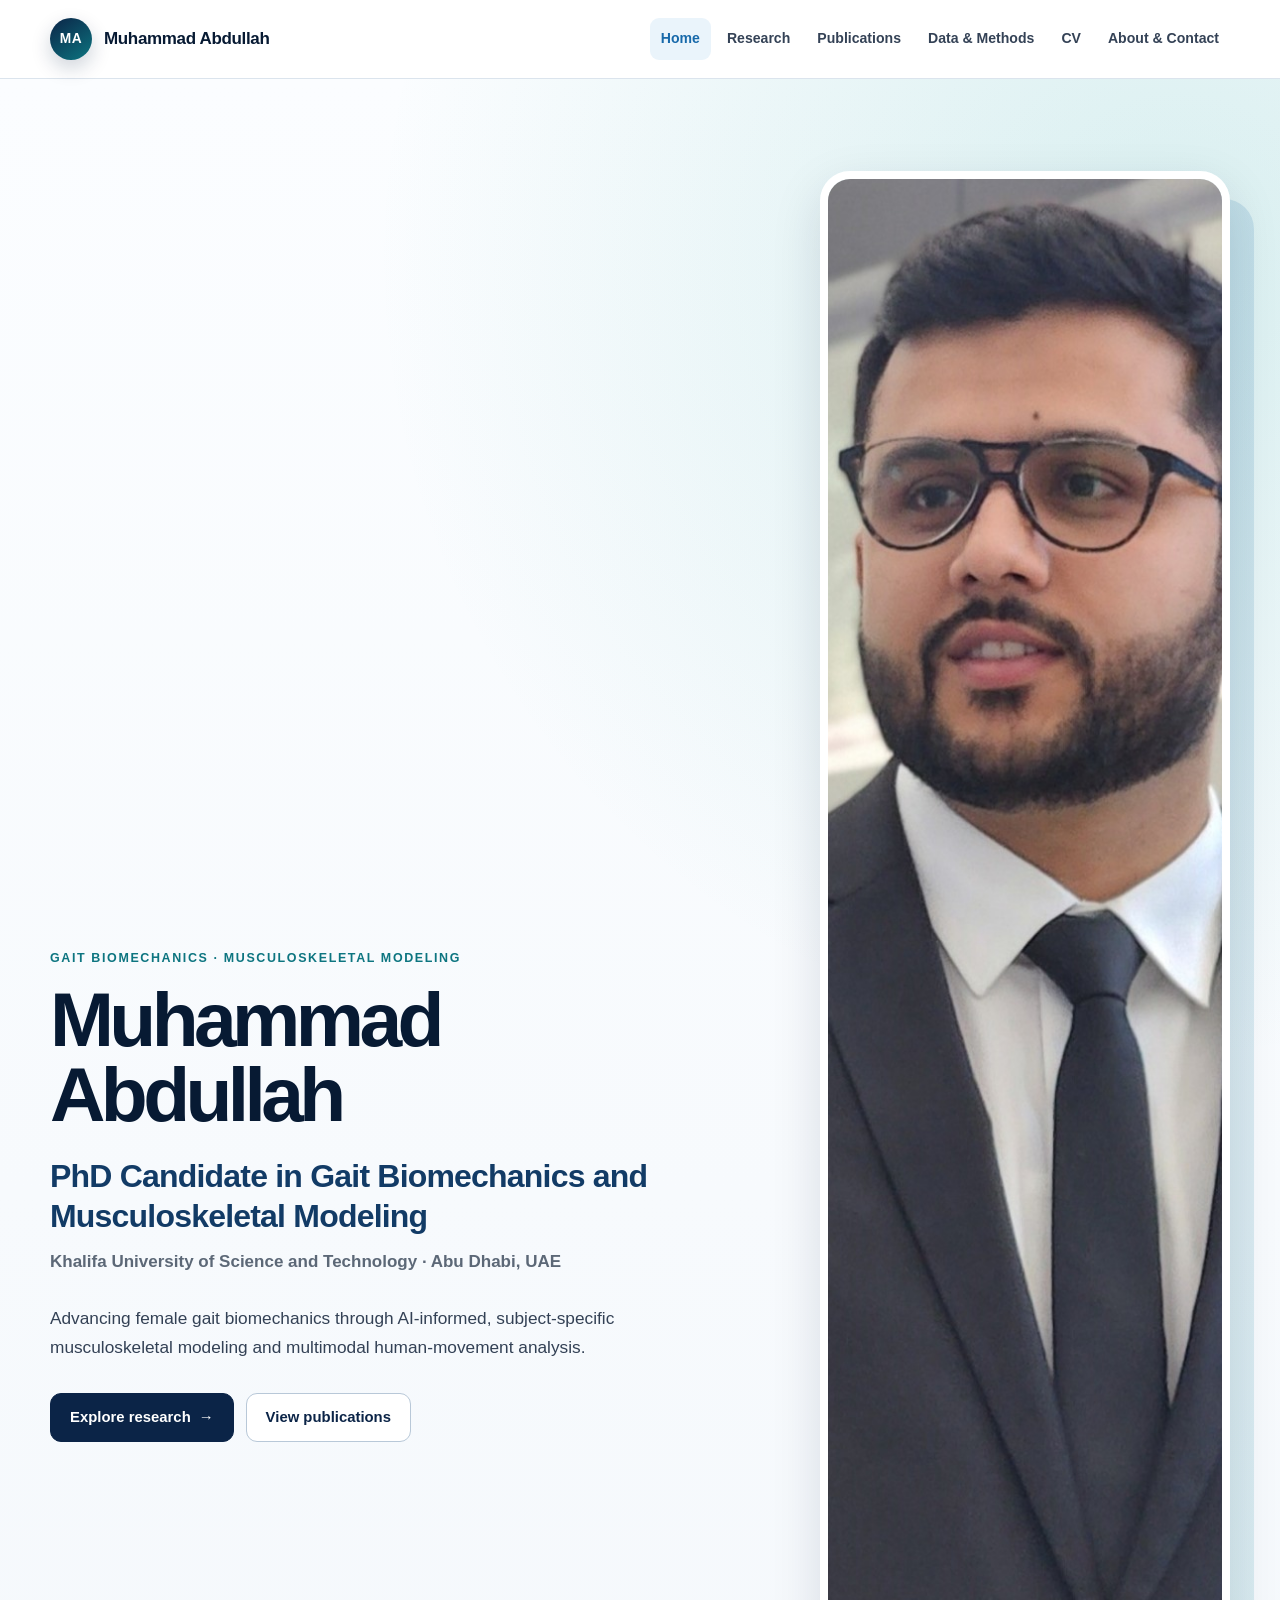
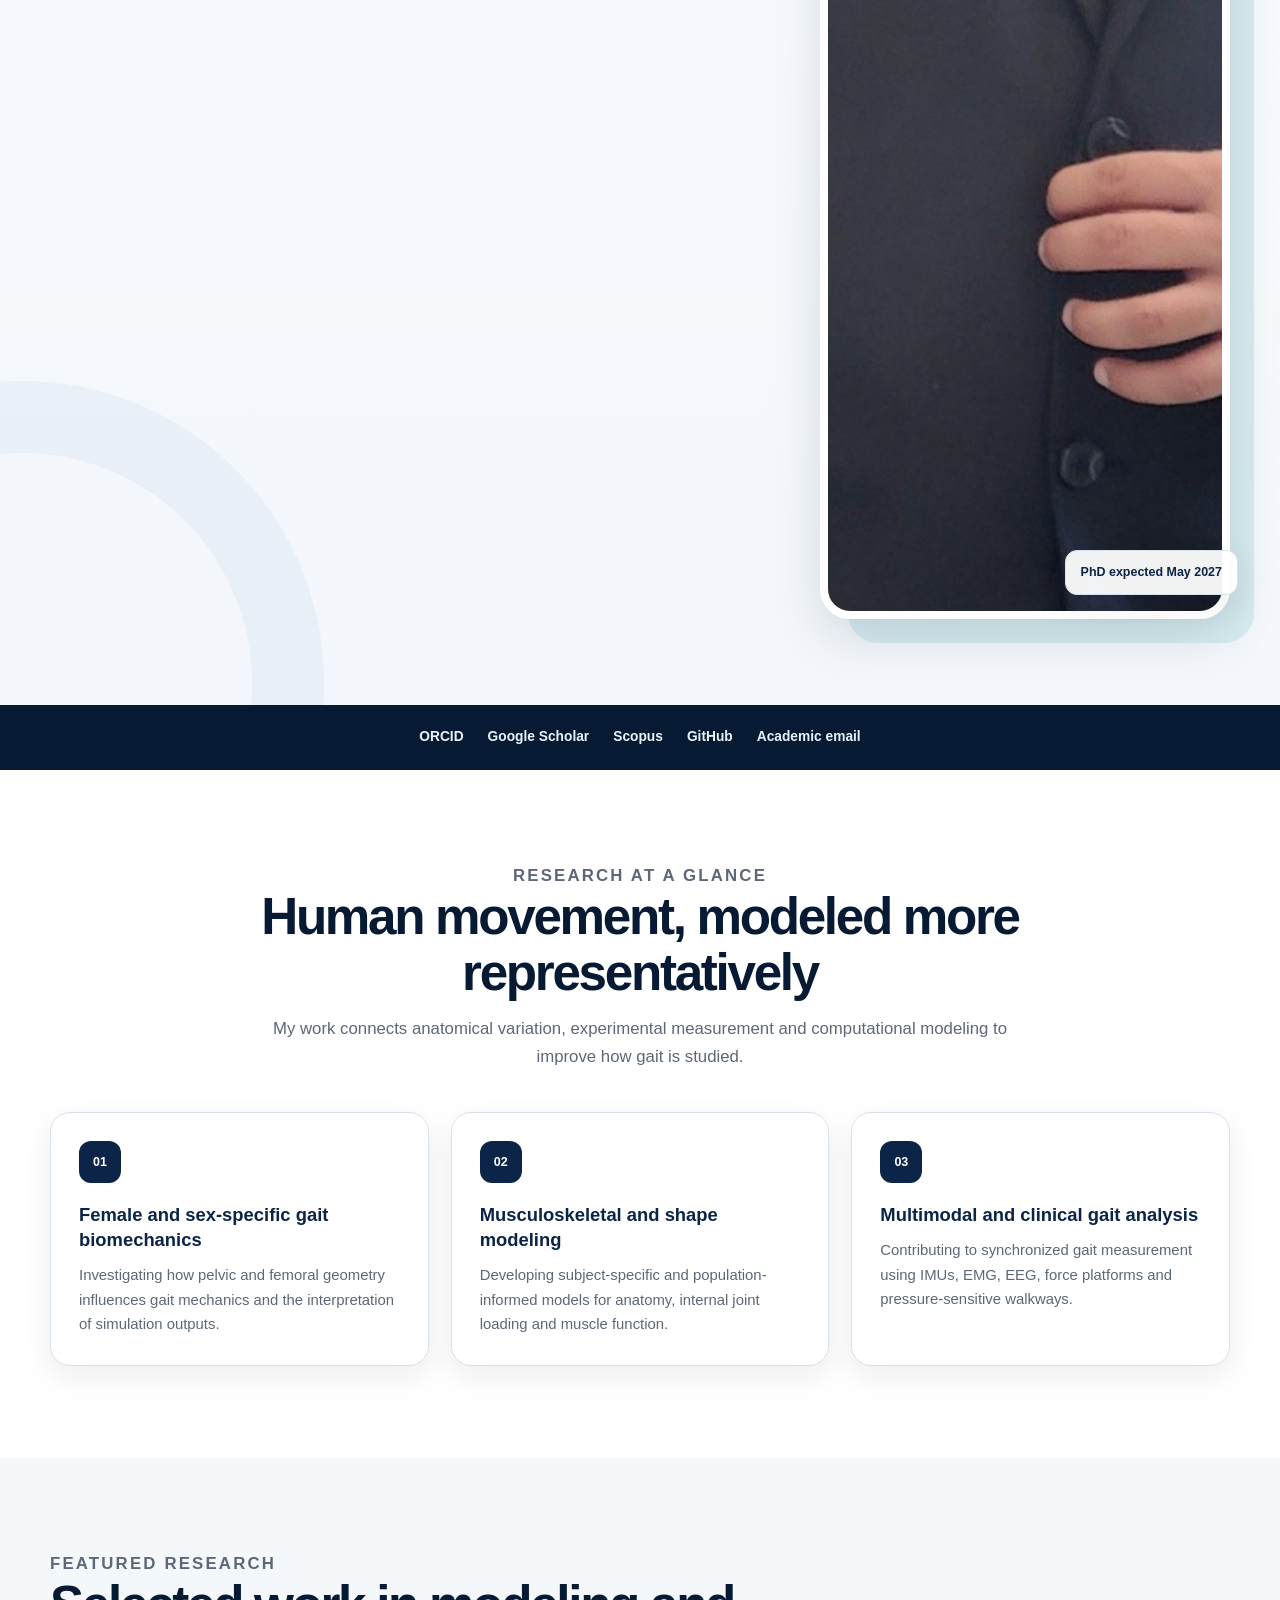
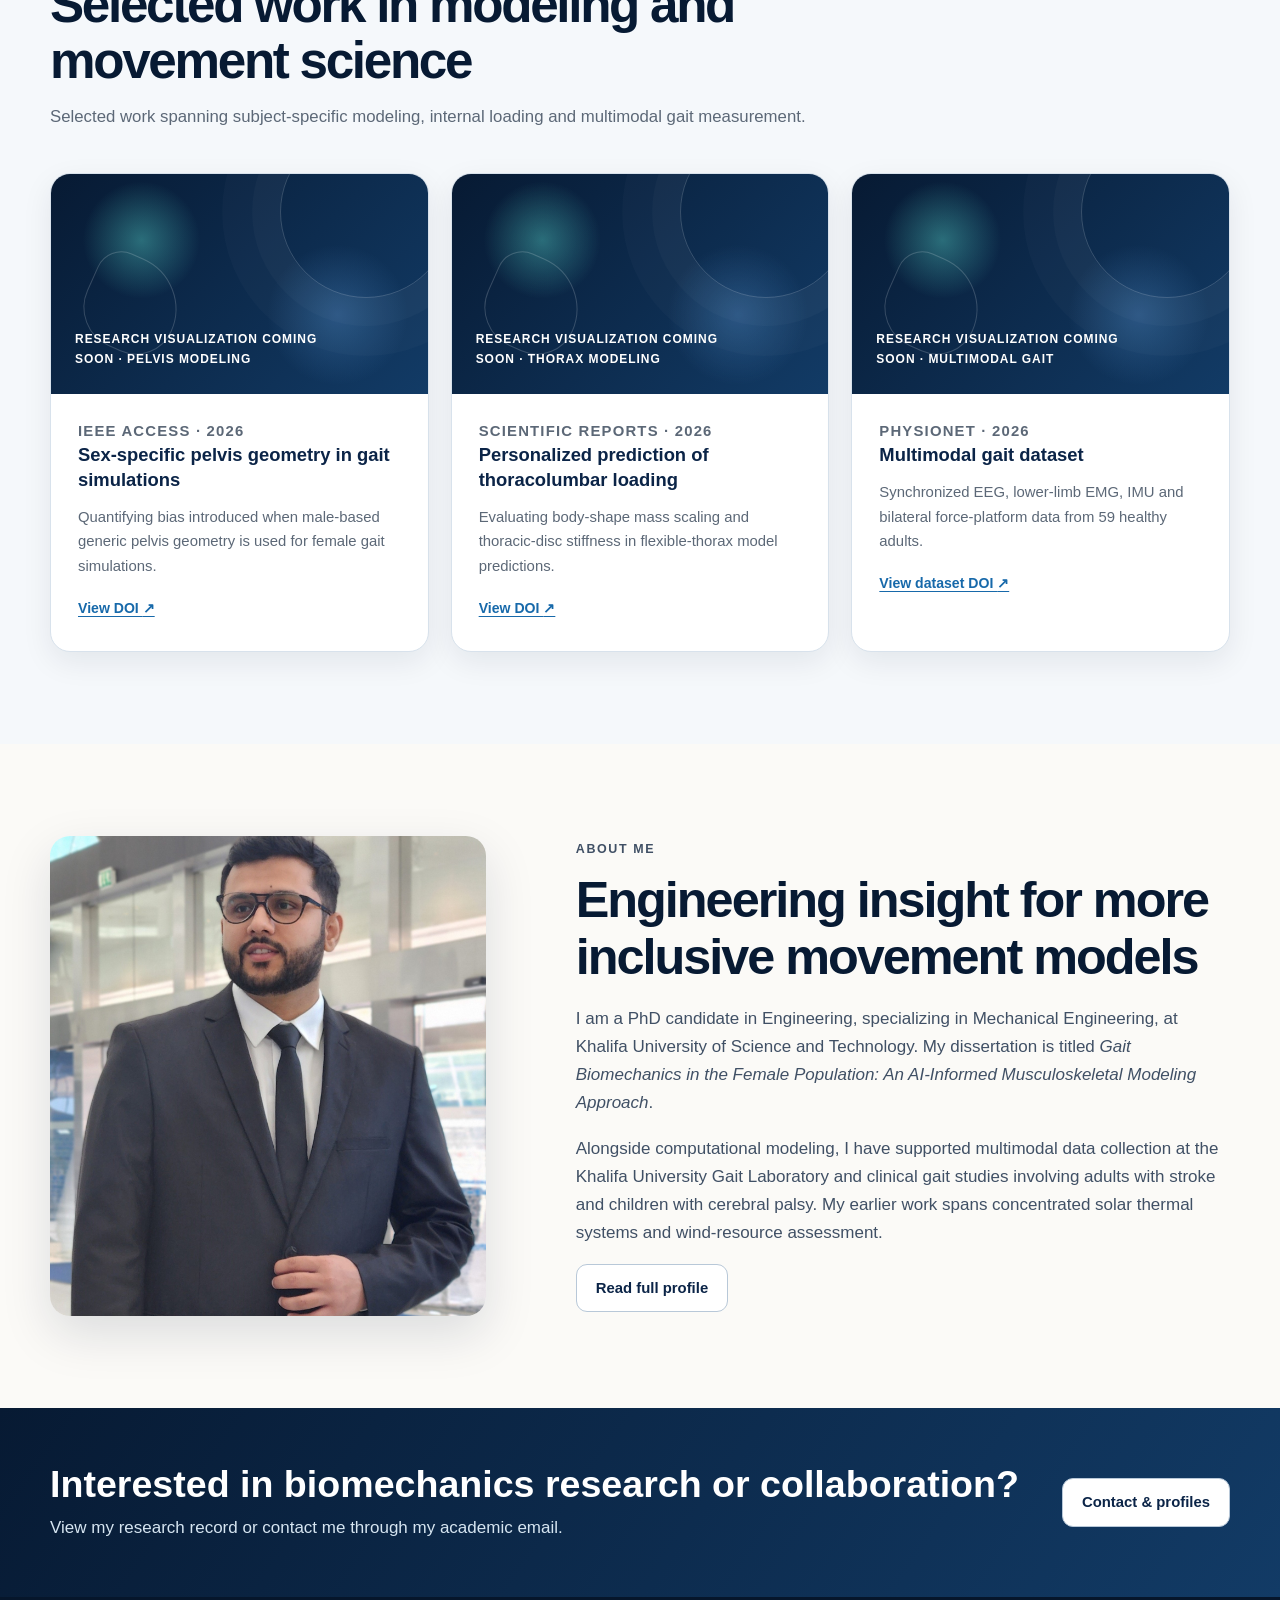
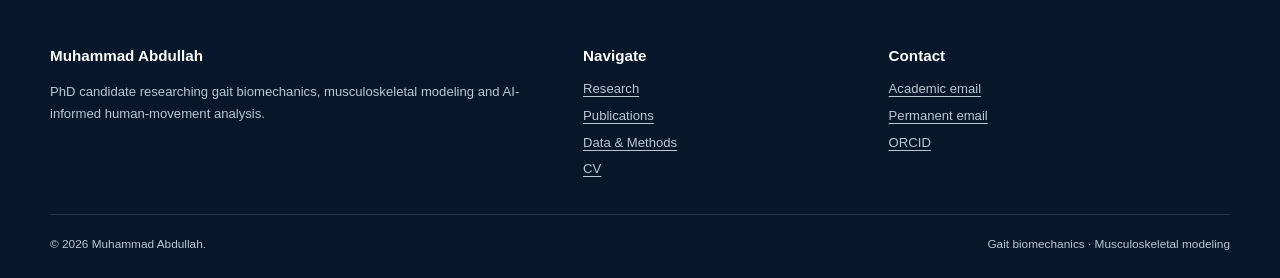
==== index.html @ 9fa355de "Publish academic website" ====
<!doctype html>
<html lang="en">
<head>
  <meta charset="utf-8">
  <meta name="viewport" content="width=device-width, initial-scale=1">
  <title>Muhammad Abdullah | Gait Biomechanics Researcher</title>
  <meta name="description" content="Academic website of Muhammad Abdullah, PhD candidate researching female gait biomechanics, musculoskeletal modeling, statistical shape modeling and AI-informed movement analysis.">
  <link rel="canonical" href="https://muhammadabdullahphd.github.io/">
  <link rel="icon" href="assets/favicon.svg" type="image/svg+xml">
  <link rel="stylesheet" href="styles.css">
  <script src="script.js" defer></script>
</head>
<body>
  <a class="skip-link" href="#main-content">Skip to main content</a>
  <header class="site-header">
    <div class="container nav-wrap">
      <a class="brand" href="index.html" aria-label="Muhammad Abdullah home">
        <span class="brand-mark" aria-hidden="true">MA</span>
        <span>Muhammad Abdullah</span>
      </a>
      <button class="nav-toggle" type="button" aria-expanded="false" aria-controls="primary-navigation" aria-label="Open navigation">
        <span></span><span></span><span></span>
      </button>
      <nav class="site-nav" id="primary-navigation" aria-label="Primary navigation">
        <ul>
          <li><a href="index.html" aria-current="page">Home</a></li>
          <li><a href="research.html">Research</a></li>
          <li><a href="publications.html">Publications</a></li>
          <li><a href="data-methods.html">Data &amp; Methods</a></li>
          <li><a href="cv.html">CV</a></li>
          <li><a href="about.html">About &amp; Contact</a></li>
        </ul>
      </nav>
    </div>
  </header>

  <main id="main-content">
    <section class="hero">
      <div class="container hero-grid">
        <div>
          <p class="eyebrow">Gait biomechanics · Musculoskeletal modeling</p>
          <h1>Muhammad<br>Abdullah</h1>
          <p class="hero-role">PhD Candidate in Gait Biomechanics and Musculoskeletal Modeling</p>
          <p class="hero-affiliation">Khalifa University of Science and Technology · Abu Dhabi, UAE</p>
          <p class="hero-statement">Advancing female gait biomechanics through AI-informed, subject-specific musculoskeletal modeling and multimodal human-movement analysis.</p>
          <div class="button-row">
            <a class="button" href="research.html">Explore research <span aria-hidden="true">→</span></a>
            <a class="button secondary" href="publications.html">View publications</a>
          </div>
        </div>
        <div class="hero-photo-wrap">
          <img class="hero-photo" src="assets/headshot.jpg" alt="Portrait of Muhammad Abdullah in formal attire" width="1589" height="2048">
          <span class="photo-label">PhD expected May 2027</span>
        </div>
      </div>
    </section>

    <div class="quick-links" aria-label="Scholarly profiles">
      <div class="container quick-links-inner">
        <a href="https://orcid.org/0000-0001-8131-3129" target="_blank" rel="noreferrer">ORCID</a>
        <a href="https://scholar.google.com/citations?user=oOQa2-QAAAAJ&amp;hl=en" target="_blank" rel="noreferrer">Google Scholar</a>
        <a href="https://www.scopus.com/authid/detail.uri?authorId=59358444300" target="_blank" rel="noreferrer">Scopus</a>
        <a href="https://github.com/MuhammadAbdullahPHD" target="_blank" rel="noreferrer">GitHub</a>
        <a href="mailto:100060978@ku.ac.ae">Academic email</a>
      </div>
    </div>

    <section class="section" aria-labelledby="research-glance-heading">
      <div class="container">
        <div class="section-heading centered">
          <p class="eyebrow">Research at a glance</p>
          <h2 id="research-glance-heading">Human movement, modeled more representatively</h2>
          <p>My work connects anatomical variation, experimental measurement and computational modeling to improve how gait is studied.</p>
        </div>
        <div class="grid-3">
          <article class="card">
            <span class="card-number" aria-hidden="true">01</span>
            <h3>Female and sex-specific gait biomechanics</h3>
            <p>Investigating how pelvic and femoral geometry influences gait mechanics and the interpretation of simulation outputs.</p>
          </article>
          <article class="card">
            <span class="card-number" aria-hidden="true">02</span>
            <h3>Musculoskeletal and shape modeling</h3>
            <p>Developing subject-specific and population-informed models for anatomy, internal joint loading and muscle function.</p>
          </article>
          <article class="card">
            <span class="card-number" aria-hidden="true">03</span>
            <h3>Multimodal and clinical gait analysis</h3>
            <p>Contributing to synchronized gait measurement using IMUs, EMG, EEG, force platforms and pressure-sensitive walkways.</p>
          </article>
        </div>
      </div>
    </section>

    <section class="section alt" aria-labelledby="featured-heading">
      <div class="container">
        <div class="section-heading">
          <p class="eyebrow">Featured research</p>
          <h2 id="featured-heading">Selected work in modeling and movement science</h2>
          <p>Selected work spanning subject-specific modeling, internal loading and multimodal gait measurement.</p>
        </div>
        <div class="grid-3">
          <article class="card feature-card">
            <div class="research-placeholder" role="img" aria-label="Placeholder for a future sex-specific pelvis-model visualization">
              <span class="placeholder-label">Research visualization coming soon · pelvis modeling</span>
            </div>
            <div class="feature-content">
              <p class="meta">IEEE Access · 2026</p>
              <h3>Sex-specific pelvis geometry in gait simulations</h3>
              <p>Quantifying bias introduced when male-based generic pelvis geometry is used for female gait simulations.</p>
              <a class="text-link" href="https://doi.org/10.1109/ACCESS.2026.3728015" target="_blank" rel="noreferrer">View DOI <span aria-hidden="true">↗</span></a>
            </div>
          </article>
          <article class="card feature-card">
            <div class="research-placeholder" role="img" aria-label="Placeholder for a future thoracolumbar musculoskeletal-model visualization">
              <span class="placeholder-label">Research visualization coming soon · thorax modeling</span>
            </div>
            <div class="feature-content">
              <p class="meta">Scientific Reports · 2026</p>
              <h3>Personalized prediction of thoracolumbar loading</h3>
              <p>Evaluating body-shape mass scaling and thoracic-disc stiffness in flexible-thorax model predictions.</p>
              <a class="text-link" href="https://doi.org/10.1038/s41598-026-61797-9" target="_blank" rel="noreferrer">View DOI <span aria-hidden="true">↗</span></a>
            </div>
          </article>
          <article class="card feature-card">
            <div class="research-placeholder" role="img" aria-label="Placeholder for a future multimodal gait-laboratory visualization">
              <span class="placeholder-label">Research visualization coming soon · multimodal gait</span>
            </div>
            <div class="feature-content">
              <p class="meta">PhysioNet · 2026</p>
              <h3>Multimodal gait dataset</h3>
              <p>Synchronized EEG, lower-limb EMG, IMU and bilateral force-platform data from 59 healthy adults.</p>
              <a class="text-link" href="https://doi.org/10.13026/r0ea-7161" target="_blank" rel="noreferrer">View dataset DOI <span aria-hidden="true">↗</span></a>
            </div>
          </article>
        </div>
      </div>
    </section>

    <section class="section warm">
      <div class="container about-band">
        <img src="assets/headshot.jpg" alt="Muhammad Abdullah at Khalifa University" width="1589" height="2048" loading="lazy">
        <div>
          <p class="eyebrow">About me</p>
          <h2>Engineering insight for more inclusive movement models</h2>
          <p>I am a PhD candidate in Engineering, specializing in Mechanical Engineering, at Khalifa University of Science and Technology. My dissertation is titled <em>Gait Biomechanics in the Female Population: An AI-Informed Musculoskeletal Modeling Approach</em>.</p>
          <p>Alongside computational modeling, I have supported multimodal data collection at the Khalifa University Gait Laboratory and clinical gait studies involving adults with stroke and children with cerebral palsy. My earlier work spans concentrated solar thermal systems and wind-resource assessment.</p>
          <a class="button secondary" href="about.html">Read full profile</a>
        </div>
      </div>
    </section>

    <section class="cta-band" aria-labelledby="connect-heading">
      <div class="container cta-inner">
        <div>
          <h2 id="connect-heading">Interested in biomechanics research or collaboration?</h2>
          <p>View my research record or contact me through my academic email.</p>
        </div>
        <a class="button secondary" href="about.html#contact">Contact &amp; profiles</a>
      </div>
    </section>
  </main>

  <footer class="site-footer">
    <div class="container">
      <div class="footer-grid">
        <div>
          <h2>Muhammad Abdullah</h2>
          <p>PhD candidate researching gait biomechanics, musculoskeletal modeling and AI-informed human-movement analysis.</p>
        </div>
        <div>
          <h3>Navigate</h3>
          <div class="footer-links">
            <a href="research.html">Research</a>
            <a href="publications.html">Publications</a>
            <a href="data-methods.html">Data &amp; Methods</a>
            <a href="cv.html">CV</a>
          </div>
        </div>
        <div>
          <h3>Contact</h3>
          <div class="footer-links">
            <a href="mailto:100060978@ku.ac.ae">Academic email</a>
            <a href="mailto:abdullahsheikh125@gmail.com">Permanent email</a>
            <a href="https://orcid.org/0000-0001-8131-3129" target="_blank" rel="noreferrer">ORCID</a>
          </div>
        </div>
      </div>
      <div class="footer-bottom">
        <p>© <span data-current-year></span> Muhammad Abdullah.</p>
        <p>Gait biomechanics · Musculoskeletal modeling</p>
      </div>
    </div>
  </footer>
</body>
</html>
---- styles.css ----
:root {
  --navy-950: #071a33;
  --navy-900: #0b2447;
  --navy-800: #123b66;
  --blue-700: #1769aa;
  --blue-600: #2580c3;
  --teal-700: #0d7580;
  --teal-500: #27a6a1;
  --ink: #1d2938;
  --muted: #5c6877;
  --line: #d8e2ec;
  --surface: #f5f8fb;
  --surface-strong: #eaf1f7;
  --white: #ffffff;
  --warm: #fbfaf7;
  --shadow-sm: 0 10px 30px rgba(7, 26, 51, 0.08);
  --shadow-md: 0 18px 50px rgba(7, 26, 51, 0.13);
  --radius-sm: 12px;
  --radius-md: 20px;
  --radius-lg: 30px;
  --content: 1180px;
}

* {
  box-sizing: border-box;
}

html {
  scroll-behavior: smooth;
}

body {
  margin: 0;
  color: var(--ink);
  background: var(--white);
  font-family: Inter, "Segoe UI", Roboto, Helvetica, Arial, sans-serif;
  font-size: 17px;
  line-height: 1.65;
  text-rendering: optimizeLegibility;
}

img {
  display: block;
  max-width: 100%;
}

a {
  color: var(--blue-700);
  text-decoration-thickness: 1px;
  text-underline-offset: 3px;
}

a:hover {
  color: var(--teal-700);
}

a:focus-visible,
button:focus-visible {
  outline: 3px solid #f0b429;
  outline-offset: 4px;
}

.skip-link {
  position: fixed;
  top: 8px;
  left: 12px;
  z-index: 999;
  padding: 10px 14px;
  color: var(--navy-950);
  background: var(--white);
  border: 2px solid var(--navy-900);
  border-radius: 8px;
  transform: translateY(-160%);
}

.skip-link:focus {
  transform: translateY(0);
}

.container {
  width: min(calc(100% - 40px), var(--content));
  margin-inline: auto;
}

.site-header {
  position: sticky;
  top: 0;
  z-index: 50;
  background: rgba(255, 255, 255, 0.94);
  border-bottom: 1px solid rgba(216, 226, 236, 0.9);
  backdrop-filter: blur(18px);
}

.nav-wrap {
  min-height: 78px;
  display: flex;
  align-items: center;
  justify-content: space-between;
  gap: 28px;
}

.brand {
  display: inline-flex;
  align-items: center;
  gap: 12px;
  color: var(--navy-950);
  text-decoration: none;
  font-weight: 760;
  letter-spacing: -0.02em;
  white-space: nowrap;
}

.brand-mark {
  width: 42px;
  height: 42px;
  display: grid;
  place-items: center;
  color: var(--white);
  background: linear-gradient(145deg, var(--navy-900), var(--teal-700));
  border-radius: 50%;
  font-size: 0.86rem;
  font-weight: 800;
  letter-spacing: 0.04em;
  box-shadow: 0 8px 20px rgba(11, 36, 71, 0.2);
}

.site-nav ul {
  margin: 0;
  padding: 0;
  display: flex;
  align-items: center;
  gap: 5px;
  list-style: none;
}

.site-nav a {
  display: block;
  padding: 9px 11px;
  color: #344256;
  border-radius: 9px;
  text-decoration: none;
  font-size: 0.88rem;
  font-weight: 650;
}

.site-nav a:hover {
  color: var(--navy-900);
  background: var(--surface);
}

.site-nav a[aria-current="page"] {
  color: var(--blue-700);
  background: #eaf4fb;
}

.nav-toggle {
  display: none;
  width: 44px;
  height: 44px;
  padding: 10px;
  background: var(--white);
  border: 1px solid var(--line);
  border-radius: 10px;
  cursor: pointer;
}

.nav-toggle span {
  display: block;
  height: 2px;
  margin: 5px 0;
  background: var(--navy-900);
  border-radius: 2px;
}

.hero {
  position: relative;
  overflow: hidden;
  padding: 92px 0 86px;
  background:
    radial-gradient(circle at 92% 8%, rgba(39, 166, 161, 0.16), transparent 34%),
    linear-gradient(180deg, #fbfdff 0%, #f3f7fb 100%);
}

.hero::before {
  content: "";
  position: absolute;
  width: 460px;
  height: 460px;
  left: -280px;
  bottom: -280px;
  border: 72px solid rgba(23, 105, 170, 0.05);
  border-radius: 50%;
}

.hero-grid {
  position: relative;
  display: grid;
  grid-template-columns: minmax(0, 1.18fr) minmax(310px, 0.82fr);
  align-items: center;
  gap: clamp(50px, 7vw, 94px);
}

.eyebrow {
  margin: 0 0 13px;
  color: var(--teal-700);
  font-size: 0.78rem;
  font-weight: 800;
  letter-spacing: 0.13em;
  text-transform: uppercase;
}

.hero h1 {
  margin: 0;
  color: var(--navy-950);
  font-size: clamp(3.2rem, 6vw, 5.55rem);
  line-height: 0.98;
  letter-spacing: -0.06em;
}

.hero-role {
  max-width: 720px;
  margin: 24px 0 12px;
  color: var(--navy-800);
  font-size: clamp(1.35rem, 2.5vw, 2rem);
  font-weight: 720;
  line-height: 1.25;
  letter-spacing: -0.025em;
}

.hero-affiliation {
  margin: 0 0 28px;
  color: var(--muted);
  font-weight: 580;
}

.hero-statement {
  max-width: 720px;
  margin: 0 0 32px;
  color: #334155;
  font-size: 1.08rem;
}

.button-row {
  display: flex;
  flex-wrap: wrap;
  gap: 12px;
}

.button {
  display: inline-flex;
  min-height: 48px;
  align-items: center;
  justify-content: center;
  gap: 8px;
  padding: 11px 19px;
  color: var(--white);
  background: var(--navy-900);
  border: 1px solid var(--navy-900);
  border-radius: 11px;
  text-decoration: none;
  font-size: 0.93rem;
  font-weight: 720;
  transition: transform 160ms ease, box-shadow 160ms ease, background 160ms ease;
}

.button:hover {
  color: var(--white);
  background: var(--blue-700);
  box-shadow: 0 9px 22px rgba(23, 105, 170, 0.2);
  transform: translateY(-1px);
}

.button.secondary {
  color: var(--navy-900);
  background: var(--white);
  border-color: #b8c8d8;
}

.button.secondary:hover {
  color: var(--blue-700);
  background: #f8fbfe;
}

.button[aria-disabled="true"] {
  color: #64748b;
  background: #edf2f7;
  border-color: #d8e2ec;
  cursor: not-allowed;
  box-shadow: none;
  transform: none;
}

.hero-photo-wrap {
  position: relative;
  max-width: 410px;
  justify-self: end;
}

.hero-photo-wrap::before {
  content: "";
  position: absolute;
  inset: 28px -24px -24px 28px;
  background: linear-gradient(150deg, var(--blue-700), var(--teal-500));
  border-radius: var(--radius-lg);
  opacity: 0.14;
}

.hero-photo {
  position: relative;
  width: 100%;
  aspect-ratio: 4 / 5;
  object-fit: cover;
  object-position: 50% 18%;
  border: 8px solid var(--white);
  border-radius: var(--radius-lg);
  box-shadow: var(--shadow-md);
}

.photo-label {
  position: absolute;
  right: -8px;
  bottom: 24px;
  padding: 11px 15px;
  color: var(--navy-900);
  background: rgba(255, 255, 255, 0.94);
  border: 1px solid var(--line);
  border-radius: 12px;
  box-shadow: var(--shadow-sm);
  font-size: 0.78rem;
  font-weight: 750;
}

.quick-links {
  padding: 21px 0;
  background: var(--navy-950);
}

.quick-links-inner {
  display: flex;
  flex-wrap: wrap;
  align-items: center;
  justify-content: center;
  gap: 10px 24px;
}

.quick-links a {
  color: #e8f4fb;
  text-decoration: none;
  font-size: 0.86rem;
  font-weight: 680;
}

.quick-links a:hover {
  color: #78ddd7;
}

.section {
  padding: 92px 0;
}

.section.compact {
  padding: 68px 0;
}

.section.alt {
  background: var(--surface);
}

.section.warm {
  background: var(--warm);
}

.section-heading {
  max-width: 780px;
  margin-bottom: 42px;
}

.section-heading.centered {
  margin-inline: auto;
  text-align: center;
}

.section-heading h2,
.page-intro h1 {
  margin: 0 0 15px;
  color: var(--navy-950);
  font-size: clamp(2.1rem, 4vw, 3.45rem);
  line-height: 1.08;
  letter-spacing: -0.045em;
}

.section-heading p,
.page-intro p {
  margin: 0;
  color: var(--muted);
  font-size: 1.05rem;
}

.grid-3 {
  display: grid;
  grid-template-columns: repeat(3, minmax(0, 1fr));
  gap: 22px;
}

.grid-2 {
  display: grid;
  grid-template-columns: repeat(2, minmax(0, 1fr));
  gap: 26px;
}

.card {
  padding: 28px;
  background: var(--white);
  border: 1px solid var(--line);
  border-radius: var(--radius-md);
  box-shadow: var(--shadow-sm);
}

.card-number {
  width: 42px;
  height: 42px;
  display: grid;
  place-items: center;
  margin-bottom: 20px;
  color: var(--white);
  background: var(--navy-900);
  border-radius: 12px;
  font-size: 0.78rem;
  font-weight: 820;
}

.card h3 {
  margin: 0 0 10px;
  color: var(--navy-900);
  font-size: 1.15rem;
  line-height: 1.35;
}

.card p {
  margin: 0;
  color: var(--muted);
  font-size: 0.93rem;
}

.feature-card {
  overflow: hidden;
  padding: 0;
}

.feature-content {
  padding: 25px 27px 29px;
}

.research-placeholder {
  position: relative;
  min-height: 220px;
  overflow: hidden;
  display: flex;
  align-items: flex-end;
  padding: 24px;
  color: var(--white);
  background:
    radial-gradient(circle at 24% 30%, rgba(95, 230, 215, 0.38), transparent 18%),
    radial-gradient(circle at 76% 64%, rgba(88, 151, 213, 0.32), transparent 22%),
    linear-gradient(135deg, var(--navy-950), var(--navy-800));
}

.research-placeholder::before,
.research-placeholder::after {
  content: "";
  position: absolute;
  border: 1px solid rgba(255, 255, 255, 0.18);
  border-radius: 50%;
}

.research-placeholder::before {
  width: 170px;
  height: 170px;
  top: -48px;
  right: -24px;
  box-shadow: 0 0 0 28px rgba(255, 255, 255, 0.025), 0 0 0 58px rgba(255, 255, 255, 0.018);
}

.research-placeholder::after {
  width: 92px;
  height: 92px;
  left: 34px;
  bottom: 42px;
  transform: rotate(24deg);
  border-radius: 32% 68% 48% 52%;
}

.placeholder-label {
  position: relative;
  z-index: 1;
  max-width: 250px;
  font-size: 0.75rem;
  font-weight: 780;
  letter-spacing: 0.08em;
  text-transform: uppercase;
}

.meta {
  margin: 0 0 8px;
  color: var(--teal-700);
  font-size: 0.74rem;
  font-weight: 800;
  letter-spacing: 0.08em;
  text-transform: uppercase;
}

.feature-card h3 {
  margin-bottom: 12px;
}

.feature-card .text-link {
  display: inline-block;
  margin-top: 18px;
  font-size: 0.88rem;
  font-weight: 720;
}

.about-band {
  display: grid;
  grid-template-columns: 0.8fr 1.2fr;
  align-items: center;
  gap: clamp(38px, 7vw, 90px);
}

.about-band img {
  width: 100%;
  max-height: 480px;
  object-fit: cover;
  object-position: 50% 18%;
  border-radius: var(--radius-md);
  box-shadow: var(--shadow-md);
}

.about-band h2 {
  margin: 0 0 20px;
  color: var(--navy-950);
  font-size: clamp(2rem, 4vw, 3.15rem);
  line-height: 1.12;
  letter-spacing: -0.04em;
}

.about-band p {
  color: #405065;
}

.page-hero {
  position: relative;
  overflow: hidden;
  padding: 82px 0 72px;
  color: var(--white);
  background:
    radial-gradient(circle at 82% 25%, rgba(39, 166, 161, 0.28), transparent 30%),
    linear-gradient(135deg, var(--navy-950), var(--navy-800));
}

.page-intro {
  max-width: 820px;
}

.page-intro .eyebrow {
  color: #79d9d4;
}

.page-intro h1 {
  color: var(--white);
}

.page-intro p {
  color: #d5e3ef;
}

.content-grid {
  display: grid;
  grid-template-columns: minmax(0, 0.34fr) minmax(0, 0.66fr);
  gap: clamp(40px, 7vw, 88px);
}

.content-aside {
  align-self: start;
  position: sticky;
  top: 112px;
  padding: 24px;
  background: var(--surface);
  border: 1px solid var(--line);
  border-radius: var(--radius-md);
}

.content-aside h2 {
  margin: 0 0 12px;
  color: var(--navy-900);
  font-size: 1rem;
}

.content-aside ul {
  margin: 0;
  padding-left: 18px;
}

.content-aside li + li {
  margin-top: 7px;
}

.content-aside a {
  font-size: 0.88rem;
  text-decoration: none;
}

.prose-section {
  scroll-margin-top: 110px;
}

.prose-section + .prose-section {
  margin-top: 68px;
  padding-top: 64px;
  border-top: 1px solid var(--line);
}

.prose-section h2 {
  margin: 0 0 17px;
  color: var(--navy-950);
  font-size: clamp(1.65rem, 3vw, 2.35rem);
  line-height: 1.18;
  letter-spacing: -0.035em;
}

.prose-section h3 {
  margin: 32px 0 10px;
  color: var(--navy-800);
  font-size: 1.18rem;
}

.prose-section p {
  color: #405065;
}

.prose-section .lead {
  color: #2f4054;
  font-size: 1.08rem;
}

.project-panel {
  display: grid;
  grid-template-columns: minmax(210px, 0.34fr) minmax(0, 0.66fr);
  gap: 26px;
  margin-top: 26px;
  padding: 24px;
  background: var(--white);
  border: 1px solid var(--line);
  border-radius: var(--radius-md);
  box-shadow: var(--shadow-sm);
}

.project-panel .research-placeholder {
  min-height: 205px;
  border-radius: 14px;
}

.project-panel h3 {
  margin-top: 0;
}

.fact-list {
  display: grid;
  grid-template-columns: repeat(3, minmax(0, 1fr));
  gap: 15px;
  margin: 30px 0;
}

.fact {
  padding: 21px;
  background: var(--surface);
  border: 1px solid var(--line);
  border-radius: 14px;
}

.fact strong {
  display: block;
  color: var(--navy-900);
  font-size: 1.55rem;
  line-height: 1.15;
}

.fact span {
  color: var(--muted);
  font-size: 0.82rem;
}

.tag-list {
  display: flex;
  flex-wrap: wrap;
  gap: 9px;
  margin-top: 18px;
}

.tag {
  display: inline-flex;
  padding: 6px 10px;
  color: var(--navy-800);
  background: #edf5fa;
  border: 1px solid #cee0ec;
  border-radius: 999px;
  font-size: 0.76rem;
  font-weight: 680;
}

.filters {
  display: flex;
  flex-wrap: wrap;
  gap: 9px;
  margin: 0 0 32px;
}

.filter-button {
  padding: 9px 14px;
  color: var(--navy-800);
  background: var(--white);
  border: 1px solid #bfcfdd;
  border-radius: 999px;
  font: inherit;
  font-size: 0.82rem;
  font-weight: 700;
  cursor: pointer;
}

.filter-button:hover,
.filter-button.active {
  color: var(--white);
  background: var(--navy-900);
  border-color: var(--navy-900);
}

.publication-list {
  display: grid;
  gap: 17px;
}

.publication-item {
  padding: 23px 25px;
  background: var(--white);
  border: 1px solid var(--line);
  border-left: 4px solid var(--blue-700);
  border-radius: 12px;
}

.publication-item[hidden] {
  display: none;
}

.publication-item h2,
.publication-item h3 {
  margin: 0 0 8px;
  color: var(--navy-900);
  font-size: 1.02rem;
  line-height: 1.45;
}

.publication-item p {
  margin: 5px 0;
  color: var(--muted);
  font-size: 0.88rem;
}

.publication-item .authors {
  color: #344256;
}

.author-self {
  color: var(--navy-900);
  text-decoration: underline;
  text-decoration-color: var(--teal-500);
  text-decoration-thickness: 2px;
  text-underline-offset: 3px;
}

.pub-actions {
  display: flex;
  flex-wrap: wrap;
  gap: 10px;
  margin-top: 11px;
}

.pub-actions a,
.pub-label {
  display: inline-flex;
  padding: 5px 9px;
  color: var(--blue-700);
  background: #eef6fb;
  border-radius: 7px;
  text-decoration: none;
  font-size: 0.74rem;
  font-weight: 760;
}

.pub-label {
  color: var(--teal-700);
  background: #eaf7f5;
}

.stack-grid {
  display: grid;
  grid-template-columns: repeat(3, minmax(0, 1fr));
  gap: 18px;
}

.stack-card {
  padding: 24px;
  background: var(--white);
  border: 1px solid var(--line);
  border-radius: 16px;
}

.stack-card h3 {
  margin: 0 0 12px;
  color: var(--navy-900);
  font-size: 1rem;
}

.stack-card ul {
  margin: 0;
  padding-left: 18px;
  color: var(--muted);
  font-size: 0.88rem;
}

.timeline {
  position: relative;
  margin-top: 34px;
  padding-left: 30px;
}

.timeline::before {
  content: "";
  position: absolute;
  left: 7px;
  top: 8px;
  bottom: 8px;
  width: 2px;
  background: #c7d8e6;
}

.timeline-item {
  position: relative;
  padding: 0 0 34px;
}

.timeline-item:last-child {
  padding-bottom: 0;
}

.timeline-item::before {
  content: "";
  position: absolute;
  top: 7px;
  left: -30px;
  width: 12px;
  height: 12px;
  background: var(--teal-500);
  border: 4px solid var(--white);
  border-radius: 50%;
  box-shadow: 0 0 0 1px #9ab7c9;
}

.timeline-item h3 {
  margin: 0 0 4px;
  color: var(--navy-900);
  font-size: 1.02rem;
}

.timeline-item .date {
  margin: 0 0 8px;
  color: var(--teal-700);
  font-size: 0.8rem;
  font-weight: 760;
}

.timeline-item p {
  margin: 0;
  color: var(--muted);
  font-size: 0.9rem;
}

.notice {
  padding: 22px 24px;
  color: #31465a;
  background: #eef7fa;
  border: 1px solid #c9e1e5;
  border-radius: 14px;
}

.notice strong {
  color: var(--navy-900);
}

.contact-grid {
  display: grid;
  grid-template-columns: repeat(2, minmax(0, 1fr));
  gap: 18px;
}

.contact-card {
  padding: 23px;
  background: var(--white);
  border: 1px solid var(--line);
  border-radius: 15px;
}

.contact-card span {
  display: block;
  margin-bottom: 5px;
  color: var(--muted);
  font-size: 0.75rem;
  font-weight: 780;
  letter-spacing: 0.07em;
  text-transform: uppercase;
}

.contact-card a {
  overflow-wrap: anywhere;
  font-weight: 680;
}

.cta-band {
  padding: 55px 0;
  color: var(--white);
  background: linear-gradient(125deg, var(--navy-950), var(--navy-800));
}

.cta-inner {
  display: flex;
  align-items: center;
  justify-content: space-between;
  gap: 30px;
}

.cta-inner h2 {
  margin: 0 0 8px;
  font-size: clamp(1.55rem, 3vw, 2.35rem);
  line-height: 1.16;
}

.cta-inner p {
  margin: 0;
  color: #d6e5f1;
}

.cta-inner .button.secondary {
  flex-shrink: 0;
}

.site-footer {
  padding: 46px 0 24px;
  color: #b9c7d5;
  background: #06162b;
}

.footer-grid {
  display: grid;
  grid-template-columns: 1.3fr 0.7fr 0.9fr;
  gap: 40px;
}

.site-footer h2,
.site-footer h3 {
  margin: 0 0 10px;
  color: var(--white);
  font-size: 0.95rem;
}

.site-footer p,
.site-footer a {
  color: #b9c7d5;
  font-size: 0.82rem;
}

.site-footer a:hover {
  color: #75ddd6;
}

.footer-links {
  display: grid;
  gap: 5px;
}

.footer-bottom {
  margin-top: 34px;
  padding-top: 20px;
  display: flex;
  justify-content: space-between;
  gap: 20px;
  border-top: 1px solid rgba(255, 255, 255, 0.12);
}

.footer-bottom p {
  margin: 0;
  font-size: 0.74rem;
}

@media (max-width: 980px) {
  .grid-3,
  .stack-grid {
    grid-template-columns: repeat(2, minmax(0, 1fr));
  }

  .hero-grid {
    grid-template-columns: minmax(0, 1fr) 330px;
    gap: 45px;
  }

  .site-nav a {
    padding-inline: 7px;
    font-size: 0.8rem;
  }

  .brand {
    font-size: 0.9rem;
  }

  .project-panel {
    grid-template-columns: 1fr;
  }
}

@media (max-width: 820px) {
  body {
    font-size: 16px;
  }

  .nav-wrap {
    min-height: 68px;
  }

  .nav-toggle {
    display: block;
  }

  .site-nav {
    position: absolute;
    top: 68px;
    left: 0;
    right: 0;
    display: none;
    padding: 12px 20px 20px;
    background: var(--white);
    border-bottom: 1px solid var(--line);
    box-shadow: 0 16px 30px rgba(7, 26, 51, 0.1);
  }

  .site-nav.open {
    display: block;
  }

  .site-nav ul {
    display: grid;
    gap: 3px;
  }

  .site-nav a {
    padding: 10px 12px;
    font-size: 0.9rem;
  }

  .hero {
    padding: 62px 0 70px;
  }

  .hero-grid,
  .about-band,
  .content-grid {
    grid-template-columns: 1fr;
  }

  .hero-photo-wrap {
    width: min(100%, 390px);
    justify-self: start;
  }

  .hero-photo-wrap::before {
    inset: 20px -14px -17px 21px;
  }

  .content-aside {
    position: static;
  }

  .about-band img {
    max-width: 440px;
  }

  .footer-grid {
    grid-template-columns: 1fr 1fr;
  }
}

@media (max-width: 620px) {
  .container {
    width: min(calc(100% - 30px), var(--content));
  }

  .brand span:last-child {
    display: none;
  }

  .hero h1 {
    font-size: clamp(2.85rem, 16vw, 4.1rem);
  }

  .hero-role {
    font-size: 1.35rem;
  }

  .section {
    padding: 70px 0;
  }

  .page-hero {
    padding: 60px 0 54px;
  }

  .grid-3,
  .grid-2,
  .stack-grid,
  .fact-list,
  .contact-grid,
  .footer-grid {
    grid-template-columns: 1fr;
  }

  .button-row,
  .button {
    width: 100%;
  }

  .cta-inner,
  .footer-bottom {
    align-items: flex-start;
    flex-direction: column;
  }

  .cta-inner .button.secondary {
    width: 100%;
  }

  .photo-label {
    right: 8px;
  }
}

@media (prefers-reduced-motion: reduce) {
  html {
    scroll-behavior: auto;
  }

  *,
  *::before,
  *::after {
    scroll-behavior: auto !important;
    transition-duration: 0.01ms !important;
  }
}

@media print {
  .site-header,
  .quick-links,
  .cta-band,
  .site-footer,
  .filters,
  .nav-toggle {
    display: none !important;
  }

  body {
    color: #000;
    font-size: 11pt;
  }

  .section,
  .page-hero {
    padding: 24px 0;
    color: #000;
    background: #fff;
  }

  .page-intro h1,
  .page-intro p {
    color: #000;
  }

  .card,
  .publication-item,
  .project-panel {
    box-shadow: none;
    break-inside: avoid;
  }
}
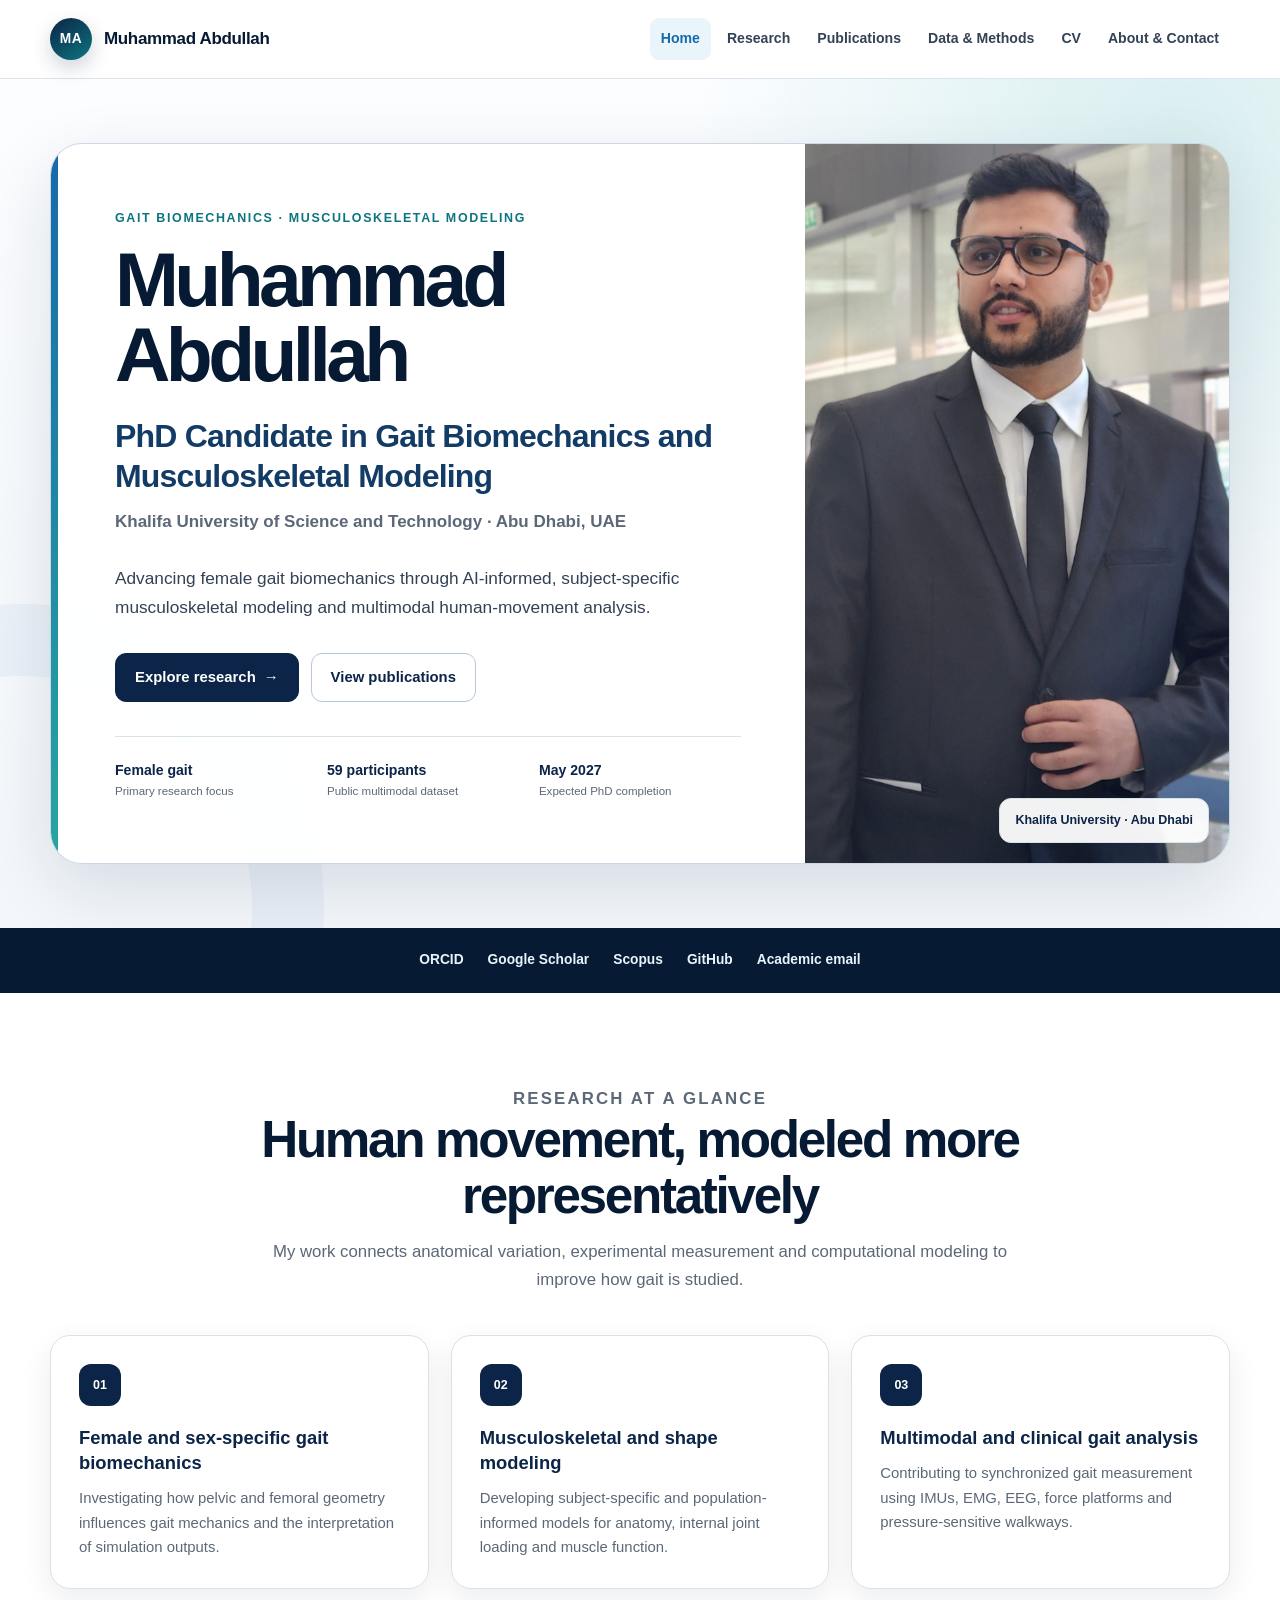
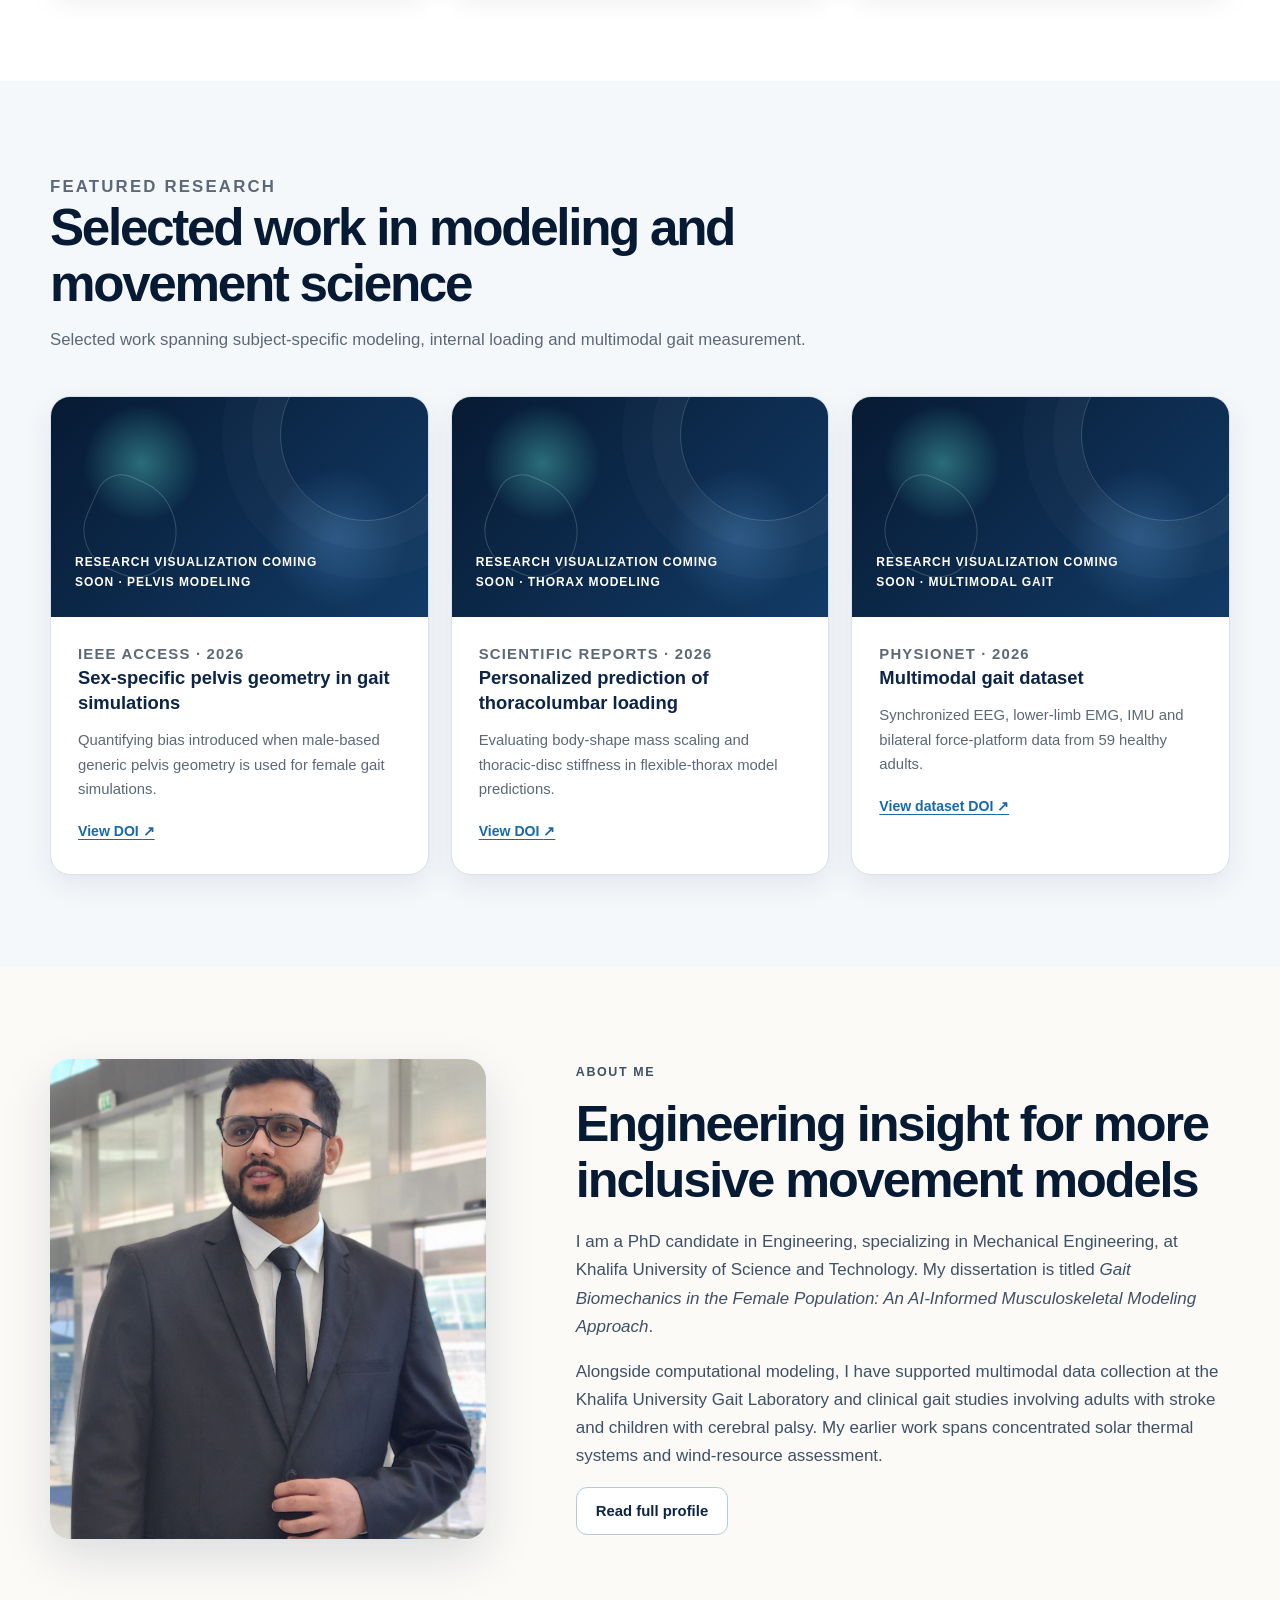
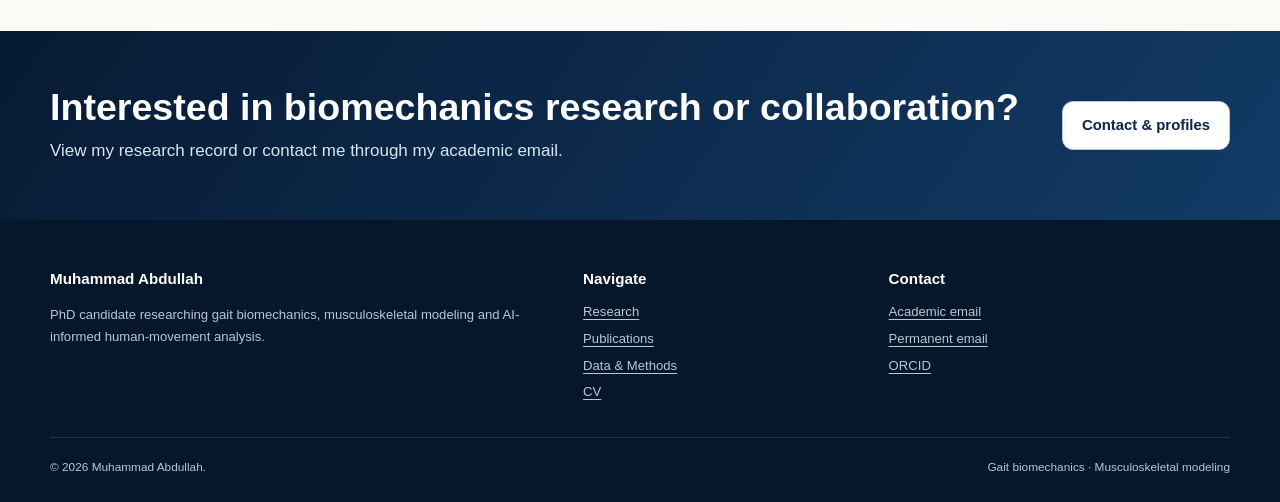
==== commit 4c2a6186: "Improve homepage hero layout" ====
--- a/index.html
+++ b/index.html
@@ -37,7 +37,7 @@
   <main id="main-content">
     <section class="hero">
       <div class="container hero-grid">
-        <div>
+        <div class="hero-copy">
           <p class="eyebrow">Gait biomechanics · Musculoskeletal modeling</p>
           <h1>Muhammad<br>Abdullah</h1>
           <p class="hero-role">PhD Candidate in Gait Biomechanics and Musculoskeletal Modeling</p>
@@ -47,10 +47,24 @@
             <a class="button" href="research.html">Explore research <span aria-hidden="true">→</span></a>
             <a class="button secondary" href="publications.html">View publications</a>
           </div>
+          <div class="hero-highlights" aria-label="Research profile highlights">
+            <div class="hero-highlight">
+              <strong>Female gait</strong>
+              <span>Primary research focus</span>
+            </div>
+            <div class="hero-highlight">
+              <strong>59 participants</strong>
+              <span>Public multimodal dataset</span>
+            </div>
+            <div class="hero-highlight">
+              <strong>May 2027</strong>
+              <span>Expected PhD completion</span>
+            </div>
+          </div>
         </div>
         <div class="hero-photo-wrap">
           <img class="hero-photo" src="assets/headshot.jpg" alt="Portrait of Muhammad Abdullah in formal attire" width="1589" height="2048">
-          <span class="photo-label">PhD expected May 2027</span>
+          <span class="photo-label">Khalifa University · Abu Dhabi</span>
         </div>
       </div>
     </section>
--- a/styles.css
+++ b/styles.css
@@ -175,7 +175,7 @@
 .hero {
   position: relative;
   overflow: hidden;
-  padding: 92px 0 86px;
+  padding: clamp(42px, 5vw, 68px) 0;
   background:
     radial-gradient(circle at 92% 8%, rgba(39, 166, 161, 0.16), transparent 34%),
     linear-gradient(180deg, #fbfdff 0%, #f3f7fb 100%);
@@ -195,9 +195,34 @@
 .hero-grid {
   position: relative;
   display: grid;
-  grid-template-columns: minmax(0, 1.18fr) minmax(310px, 0.82fr);
-  align-items: center;
-  gap: clamp(50px, 7vw, 94px);
+  grid-template-columns: minmax(0, 1.28fr) minmax(330px, 0.72fr);
+  align-items: stretch;
+  gap: 0;
+  overflow: hidden;
+  background: rgba(255, 255, 255, 0.94);
+  border: 1px solid rgba(184, 200, 216, 0.72);
+  border-radius: 32px;
+  box-shadow: 0 24px 70px rgba(7, 26, 51, 0.12);
+}
+
+.hero-copy {
+  position: relative;
+  z-index: 2;
+  min-width: 0;
+  align-self: center;
+  padding: clamp(38px, 5vw, 66px);
+  opacity: 1;
+  visibility: visible;
+}
+
+.hero-copy::before {
+  content: "";
+  position: absolute;
+  top: 0;
+  left: 0;
+  width: 7px;
+  height: 100%;
+  background: linear-gradient(180deg, var(--blue-700), var(--teal-500));
 }
 
 .eyebrow {
@@ -238,6 +263,38 @@
   margin: 0 0 32px;
   color: #334155;
   font-size: 1.08rem;
+}
+
+.hero-highlights {
+  display: grid;
+  grid-template-columns: repeat(3, minmax(0, 1fr));
+  gap: 10px;
+  margin-top: 34px;
+  padding-top: 24px;
+  border-top: 1px solid var(--line);
+}
+
+.hero-highlight {
+  min-width: 0;
+  padding-right: 10px;
+}
+
+.hero-highlight strong,
+.hero-highlight span {
+  display: block;
+}
+
+.hero-highlight strong {
+  color: var(--navy-900);
+  font-size: 0.88rem;
+  line-height: 1.3;
+}
+
+.hero-highlight span {
+  margin-top: 4px;
+  color: var(--muted);
+  font-size: 0.72rem;
+  line-height: 1.4;
 }
 
 .button-row {
@@ -292,34 +349,37 @@
 
 .hero-photo-wrap {
   position: relative;
-  max-width: 410px;
-  justify-self: end;
+  min-height: 590px;
+  max-width: none;
+  justify-self: stretch;
+  overflow: hidden;
+  background: var(--surface-strong);
 }
 
 .hero-photo-wrap::before {
   content: "";
   position: absolute;
-  inset: 28px -24px -24px 28px;
-  background: linear-gradient(150deg, var(--blue-700), var(--teal-500));
-  border-radius: var(--radius-lg);
-  opacity: 0.14;
+  z-index: 1;
+  inset: 0;
+  background: linear-gradient(180deg, transparent 62%, rgba(7, 26, 51, 0.22));
+  pointer-events: none;
 }
 
 .hero-photo {
-  position: relative;
+  position: absolute;
+  inset: 0;
   width: 100%;
-  aspect-ratio: 4 / 5;
+  height: 100%;
+  max-width: none;
   object-fit: cover;
-  object-position: 50% 18%;
-  border: 8px solid var(--white);
-  border-radius: var(--radius-lg);
-  box-shadow: var(--shadow-md);
+  object-position: 50% 20%;
 }
 
 .photo-label {
   position: absolute;
-  right: -8px;
-  bottom: 24px;
+  z-index: 2;
+  right: 20px;
+  bottom: 20px;
   padding: 11px 15px;
   color: var(--navy-900);
   background: rgba(255, 255, 255, 0.94);
@@ -1007,8 +1067,15 @@
   }
 
   .hero-grid {
-    grid-template-columns: minmax(0, 1fr) 330px;
-    gap: 45px;
+    grid-template-columns: minmax(0, 1fr) 310px;
+  }
+
+  .hero-copy {
+    padding: 40px;
+  }
+
+  .hero-highlights {
+    grid-template-columns: 1fr 1fr;
   }
 
   .site-nav a {
@@ -1075,12 +1142,13 @@
   }
 
   .hero-photo-wrap {
-    width: min(100%, 390px);
-    justify-self: start;
+    width: 100%;
+    min-height: 460px;
+    justify-self: stretch;
   }
 
   .hero-photo-wrap::before {
-    inset: 20px -14px -17px 21px;
+    inset: 0;
   }
 
   .content-aside {
@@ -1111,6 +1179,19 @@
 
   .hero-role {
     font-size: 1.35rem;
+  }
+
+  .hero-copy {
+    padding: 34px 26px 38px;
+  }
+
+  .hero-highlights {
+    grid-template-columns: 1fr;
+    gap: 14px;
+  }
+
+  .hero-photo-wrap {
+    min-height: 420px;
   }
 
   .section {
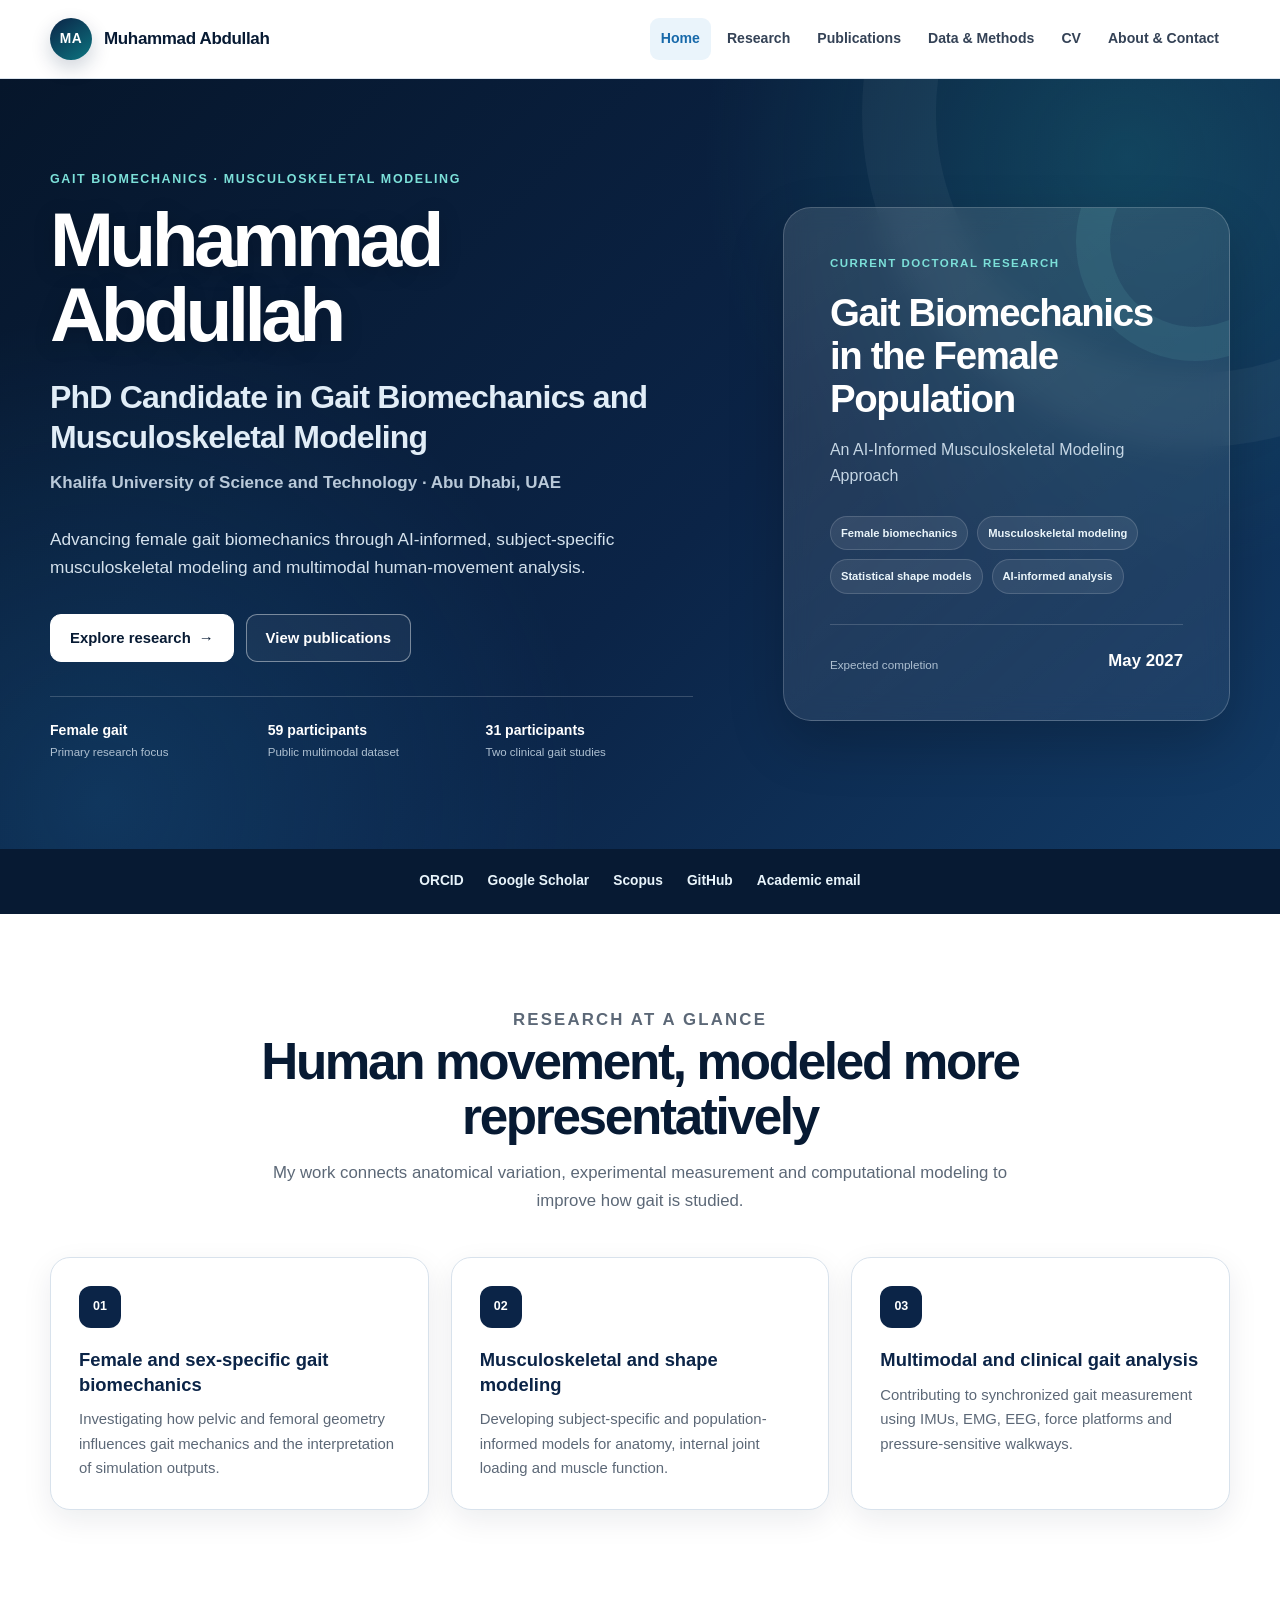
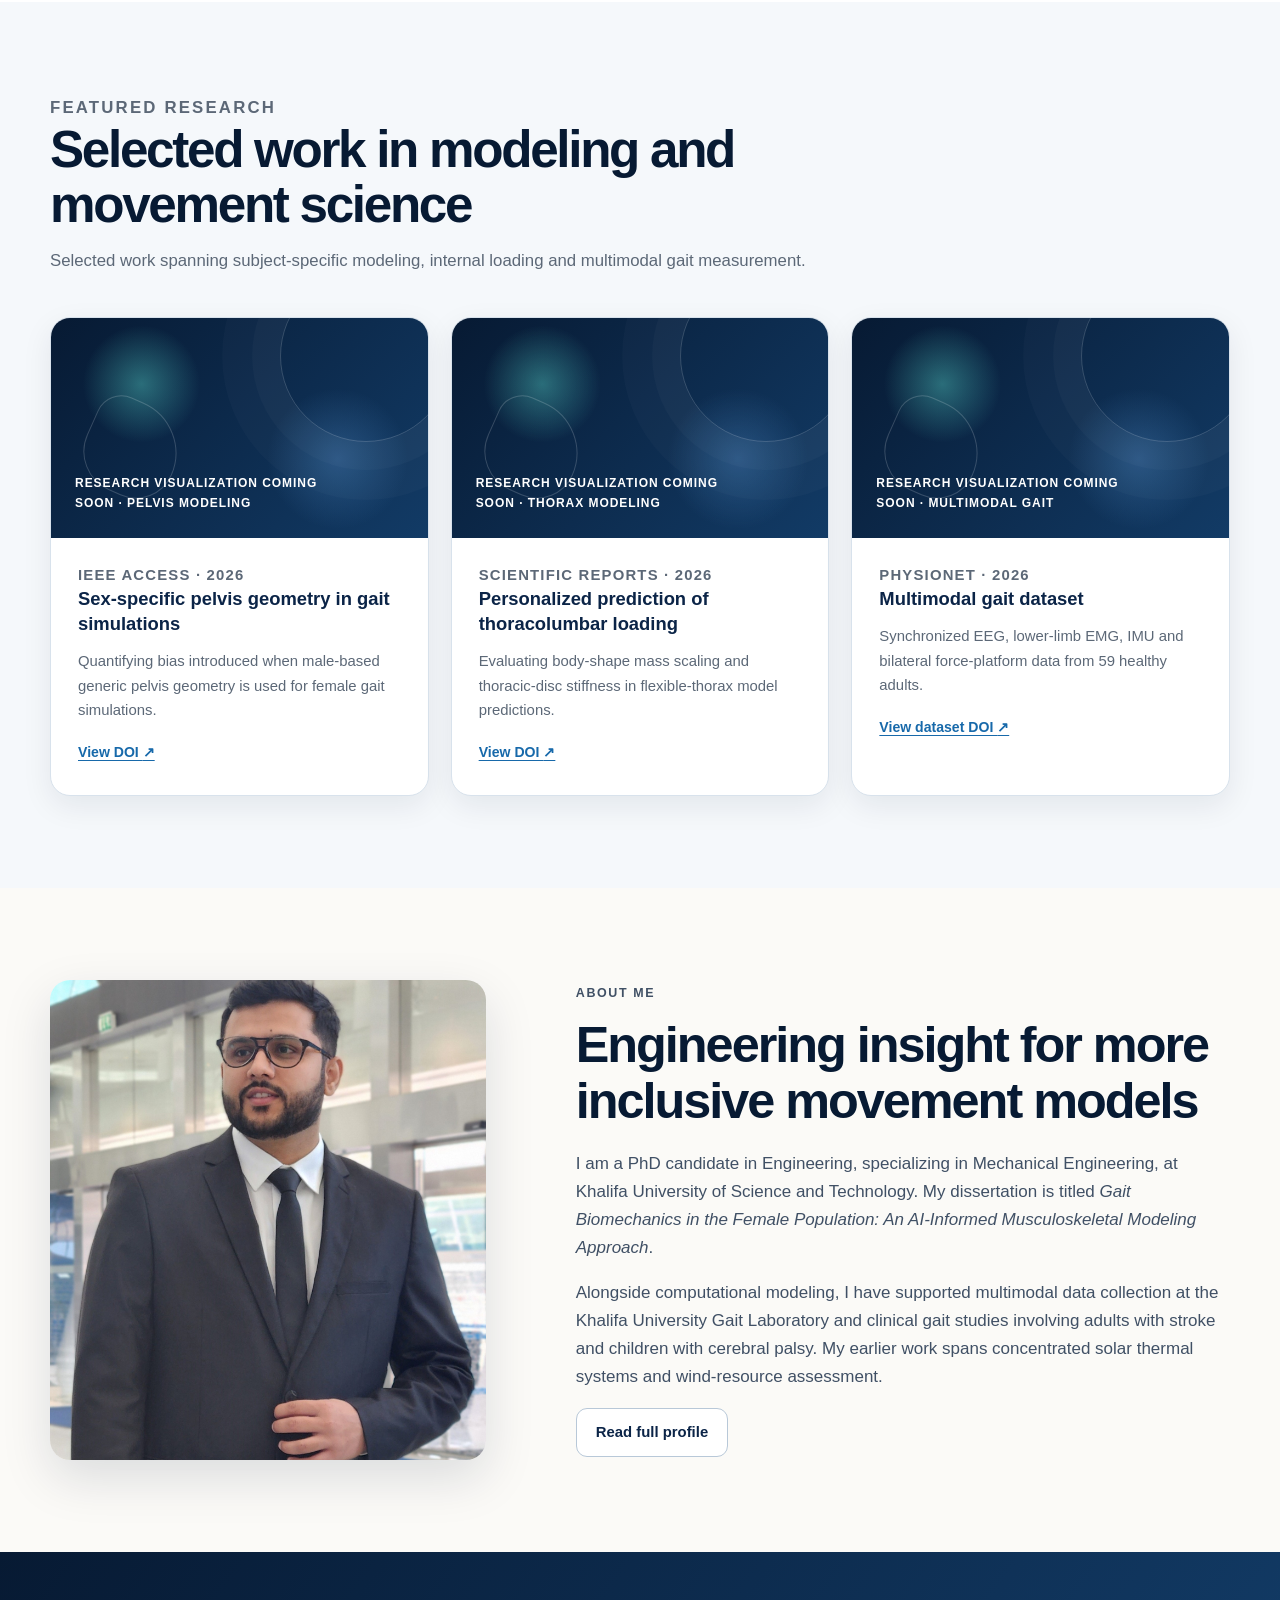
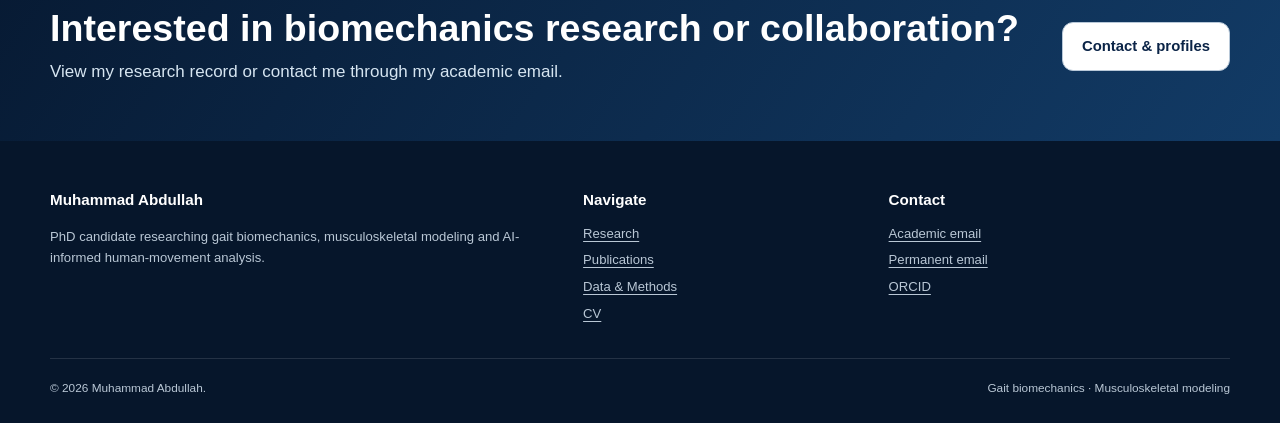
==== commit 5af8c2a6: "Replace homepage portrait with research panel" ====
--- a/index.html
+++ b/index.html
@@ -7,8 +7,8 @@
   <meta name="description" content="Academic website of Muhammad Abdullah, PhD candidate researching female gait biomechanics, musculoskeletal modeling, statistical shape modeling and AI-informed movement analysis.">
   <link rel="canonical" href="https://muhammadabdullahphd.github.io/">
   <link rel="icon" href="assets/favicon.svg" type="image/svg+xml">
-  <link rel="stylesheet" href="styles.css">
-  <script src="script.js" defer></script>
+  <link rel="stylesheet" href="styles.css?v=20260906-3">
+  <script src="script.js?v=20260906-3" defer></script>
 </head>
 <body>
   <a class="skip-link" href="#main-content">Skip to main content</a>
@@ -57,15 +57,26 @@
               <span>Public multimodal dataset</span>
             </div>
             <div class="hero-highlight">
-              <strong>May 2027</strong>
-              <span>Expected PhD completion</span>
-            </div>
-          </div>
-        </div>
-        <div class="hero-photo-wrap">
-          <img class="hero-photo" src="assets/headshot.jpg" alt="Portrait of Muhammad Abdullah in formal attire" width="1589" height="2048">
-          <span class="photo-label">Khalifa University · Abu Dhabi</span>
-        </div>
+              <strong>31 participants</strong>
+              <span>Two clinical gait studies</span>
+            </div>
+          </div>
+        </div>
+        <aside class="hero-focus-card" aria-label="Current doctoral research">
+          <p class="hero-focus-kicker">Current doctoral research</p>
+          <h2>Gait Biomechanics in the Female Population</h2>
+          <p class="hero-focus-subtitle">An AI-Informed Musculoskeletal Modeling Approach</p>
+          <div class="hero-focus-tags" aria-label="Doctoral research themes">
+            <span>Female biomechanics</span>
+            <span>Musculoskeletal modeling</span>
+            <span>Statistical shape models</span>
+            <span>AI-informed analysis</span>
+          </div>
+          <div class="hero-focus-meta">
+            <span>Expected completion</span>
+            <strong>May 2027</strong>
+          </div>
+        </aside>
       </div>
     </section>
 
--- a/styles.css
+++ b/styles.css
@@ -175,54 +175,43 @@
 .hero {
   position: relative;
   overflow: hidden;
-  padding: clamp(42px, 5vw, 68px) 0;
+  padding: clamp(68px, 7vw, 104px) 0;
   background:
-    radial-gradient(circle at 92% 8%, rgba(39, 166, 161, 0.16), transparent 34%),
-    linear-gradient(180deg, #fbfdff 0%, #f3f7fb 100%);
+    radial-gradient(circle at 88% 10%, rgba(39, 166, 161, 0.24), transparent 32%),
+    radial-gradient(circle at 8% 94%, rgba(37, 128, 195, 0.23), transparent 35%),
+    linear-gradient(135deg, #06162b 0%, #0b2447 56%, #123b66 100%);
 }
 
 .hero::before {
   content: "";
   position: absolute;
-  width: 460px;
-  height: 460px;
-  left: -280px;
-  bottom: -280px;
-  border: 72px solid rgba(23, 105, 170, 0.05);
+  width: 520px;
+  height: 520px;
+  right: -250px;
+  top: -300px;
+  border: 74px solid rgba(255, 255, 255, 0.045);
   border-radius: 50%;
 }
 
 .hero-grid {
   position: relative;
   display: grid;
-  grid-template-columns: minmax(0, 1.28fr) minmax(330px, 0.72fr);
-  align-items: stretch;
-  gap: 0;
-  overflow: hidden;
-  background: rgba(255, 255, 255, 0.94);
-  border: 1px solid rgba(184, 200, 216, 0.72);
-  border-radius: 32px;
-  box-shadow: 0 24px 70px rgba(7, 26, 51, 0.12);
+  z-index: 1;
+  grid-template-columns: minmax(0, 1.18fr) minmax(330px, 0.82fr);
+  align-items: center;
+  gap: clamp(54px, 7vw, 92px);
 }
 
 .hero-copy {
   position: relative;
-  z-index: 2;
   min-width: 0;
-  align-self: center;
-  padding: clamp(38px, 5vw, 66px);
+  padding: 0;
   opacity: 1;
   visibility: visible;
 }
 
-.hero-copy::before {
-  content: "";
-  position: absolute;
-  top: 0;
-  left: 0;
-  width: 7px;
-  height: 100%;
-  background: linear-gradient(180deg, var(--blue-700), var(--teal-500));
+.hero .eyebrow {
+  color: #7ce0d9;
 }
 
 .eyebrow {
@@ -236,16 +225,17 @@
 
 .hero h1 {
   margin: 0;
-  color: var(--navy-950);
+  color: var(--white);
   font-size: clamp(3.2rem, 6vw, 5.55rem);
   line-height: 0.98;
   letter-spacing: -0.06em;
+  text-shadow: 0 4px 22px rgba(0, 0, 0, 0.18);
 }
 
 .hero-role {
   max-width: 720px;
   margin: 24px 0 12px;
-  color: var(--navy-800);
+  color: #e1edf7;
   font-size: clamp(1.35rem, 2.5vw, 2rem);
   font-weight: 720;
   line-height: 1.25;
@@ -254,14 +244,14 @@
 
 .hero-affiliation {
   margin: 0 0 28px;
-  color: var(--muted);
+  color: #b9c9d9;
   font-weight: 580;
 }
 
 .hero-statement {
   max-width: 720px;
   margin: 0 0 32px;
-  color: #334155;
+  color: #d5e2ed;
   font-size: 1.08rem;
 }
 
@@ -271,7 +261,7 @@
   gap: 10px;
   margin-top: 34px;
   padding-top: 24px;
-  border-top: 1px solid var(--line);
+  border-top: 1px solid rgba(255, 255, 255, 0.18);
 }
 
 .hero-highlight {
@@ -285,14 +275,14 @@
 }
 
 .hero-highlight strong {
-  color: var(--navy-900);
+  color: var(--white);
   font-size: 0.88rem;
   line-height: 1.3;
 }
 
 .hero-highlight span {
   margin-top: 4px;
-  color: var(--muted);
+  color: #aec0d1;
   font-size: 0.72rem;
   line-height: 1.4;
 }
@@ -347,47 +337,115 @@
   transform: none;
 }
 
-.hero-photo-wrap {
+.hero .button {
+  color: var(--navy-950);
+  background: var(--white);
+  border-color: var(--white);
+}
+
+.hero .button:hover {
+  color: var(--white);
+  background: var(--teal-700);
+  border-color: var(--teal-700);
+}
+
+.hero .button.secondary {
+  color: var(--white);
+  background: rgba(255, 255, 255, 0.05);
+  border-color: rgba(255, 255, 255, 0.42);
+}
+
+.hero .button.secondary:hover {
+  color: var(--white);
+  background: rgba(255, 255, 255, 0.13);
+  border-color: rgba(255, 255, 255, 0.7);
+}
+
+.hero-focus-card {
   position: relative;
-  min-height: 590px;
-  max-width: none;
-  justify-self: stretch;
   overflow: hidden;
-  background: var(--surface-strong);
-}
-
-.hero-photo-wrap::before {
+  padding: clamp(30px, 4vw, 46px);
+  color: #dce8f2;
+  background: linear-gradient(145deg, rgba(255, 255, 255, 0.12), rgba(255, 255, 255, 0.055));
+  border: 1px solid rgba(255, 255, 255, 0.2);
+  border-radius: 28px;
+  box-shadow: 0 22px 55px rgba(0, 0, 0, 0.2);
+  backdrop-filter: blur(12px);
+}
+
+.hero-focus-card::before {
   content: "";
   position: absolute;
-  z-index: 1;
-  inset: 0;
-  background: linear-gradient(180deg, transparent 62%, rgba(7, 26, 51, 0.22));
-  pointer-events: none;
-}
-
-.hero-photo {
-  position: absolute;
-  inset: 0;
-  width: 100%;
-  height: 100%;
-  max-width: none;
-  object-fit: cover;
-  object-position: 50% 20%;
-}
-
-.photo-label {
-  position: absolute;
-  z-index: 2;
-  right: 20px;
-  bottom: 20px;
-  padding: 11px 15px;
-  color: var(--navy-900);
-  background: rgba(255, 255, 255, 0.94);
-  border: 1px solid var(--line);
-  border-radius: 12px;
-  box-shadow: var(--shadow-sm);
-  font-size: 0.78rem;
-  font-weight: 750;
+  width: 170px;
+  height: 170px;
+  right: -85px;
+  top: -85px;
+  border: 34px solid rgba(124, 224, 217, 0.09);
+  border-radius: 50%;
+}
+
+.hero-focus-kicker {
+  position: relative;
+  margin: 0 0 18px;
+  color: #7ce0d9;
+  font-size: 0.72rem;
+  font-weight: 800;
+  letter-spacing: 0.13em;
+  text-transform: uppercase;
+}
+
+.hero-focus-card h2 {
+  position: relative;
+  margin: 0;
+  color: var(--white);
+  font-size: clamp(1.75rem, 3vw, 2.45rem);
+  line-height: 1.12;
+  letter-spacing: -0.035em;
+}
+
+.hero-focus-subtitle {
+  position: relative;
+  margin: 17px 0 26px;
+  color: #c5d6e4;
+  font-size: 1rem;
+}
+
+.hero-focus-tags {
+  position: relative;
+  display: flex;
+  flex-wrap: wrap;
+  gap: 9px;
+}
+
+.hero-focus-tags span {
+  padding: 7px 10px;
+  color: #eaf5fa;
+  background: rgba(255, 255, 255, 0.08);
+  border: 1px solid rgba(255, 255, 255, 0.15);
+  border-radius: 999px;
+  font-size: 0.7rem;
+  font-weight: 680;
+}
+
+.hero-focus-meta {
+  position: relative;
+  margin-top: 30px;
+  padding-top: 22px;
+  display: flex;
+  align-items: flex-end;
+  justify-content: space-between;
+  gap: 20px;
+  border-top: 1px solid rgba(255, 255, 255, 0.17);
+}
+
+.hero-focus-meta span {
+  color: #aec0d1;
+  font-size: 0.73rem;
+}
+
+.hero-focus-meta strong {
+  color: var(--white);
+  font-size: 1.05rem;
 }
 
 .quick-links {
@@ -1067,11 +1125,8 @@
   }
 
   .hero-grid {
-    grid-template-columns: minmax(0, 1fr) 310px;
-  }
-
-  .hero-copy {
-    padding: 40px;
+    grid-template-columns: minmax(0, 1fr) 330px;
+    gap: 45px;
   }
 
   .hero-highlights {
@@ -1141,14 +1196,8 @@
     grid-template-columns: 1fr;
   }
 
-  .hero-photo-wrap {
+  .hero-focus-card {
     width: 100%;
-    min-height: 460px;
-    justify-self: stretch;
-  }
-
-  .hero-photo-wrap::before {
-    inset: 0;
   }
 
   .content-aside {
@@ -1182,7 +1231,7 @@
   }
 
   .hero-copy {
-    padding: 34px 26px 38px;
+    padding: 0;
   }
 
   .hero-highlights {
@@ -1190,8 +1239,8 @@
     gap: 14px;
   }
 
-  .hero-photo-wrap {
-    min-height: 420px;
+  .hero-focus-card {
+    padding: 28px 24px;
   }
 
   .section {
@@ -1226,9 +1275,6 @@
     width: 100%;
   }
 
-  .photo-label {
-    right: 8px;
-  }
 }
 
 @media (prefers-reduced-motion: reduce) {
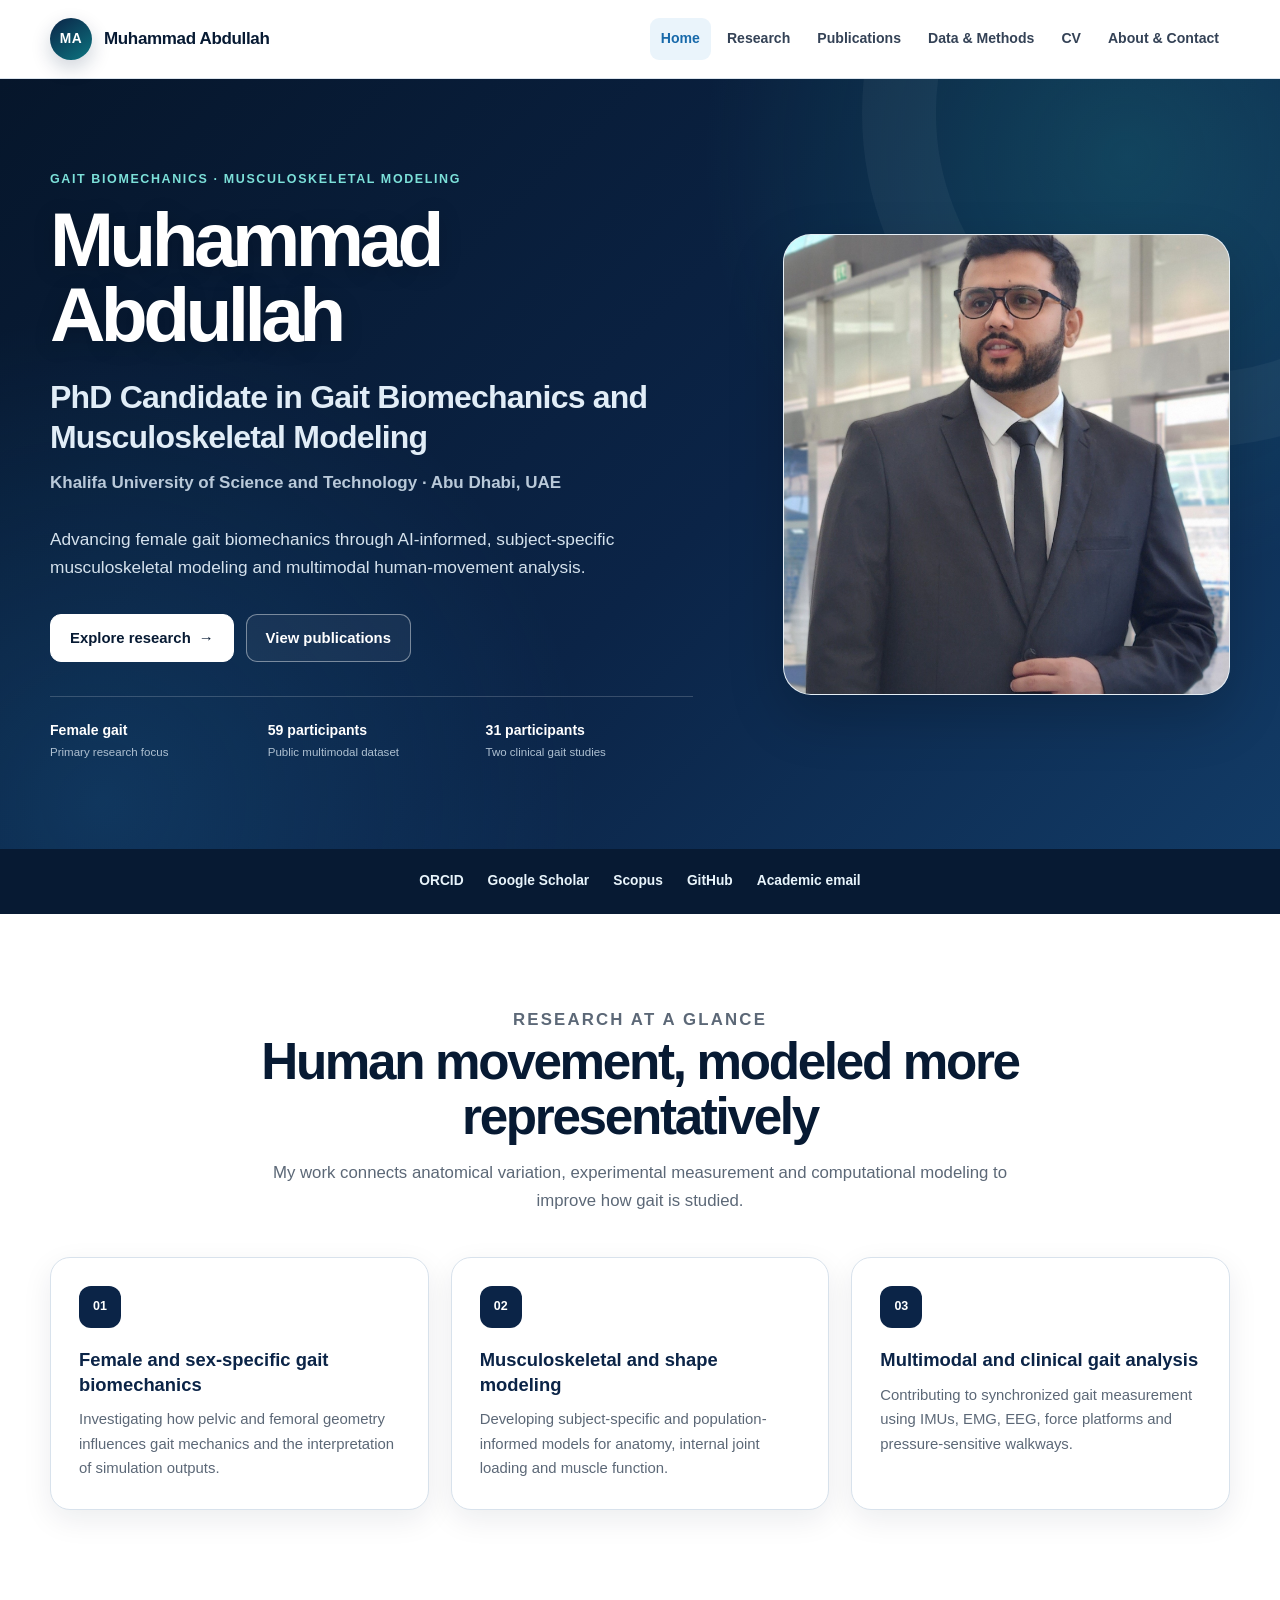
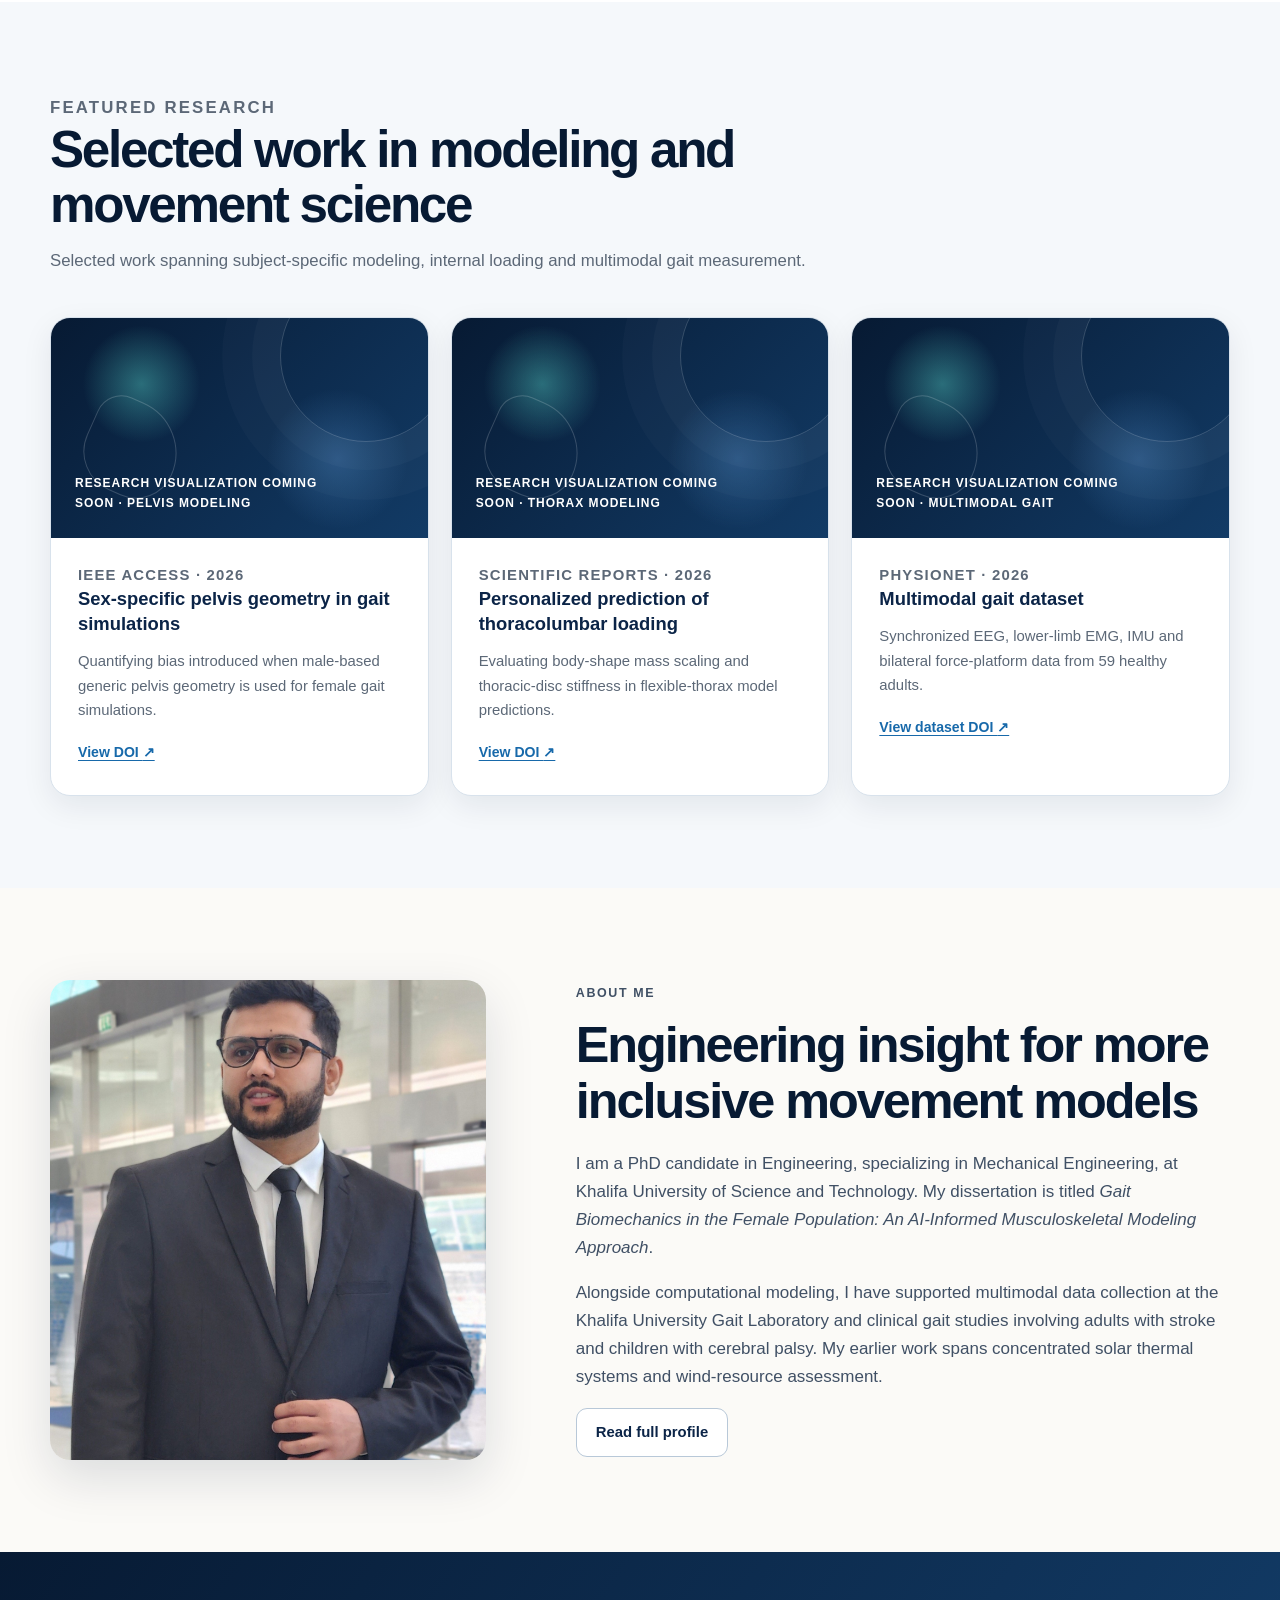
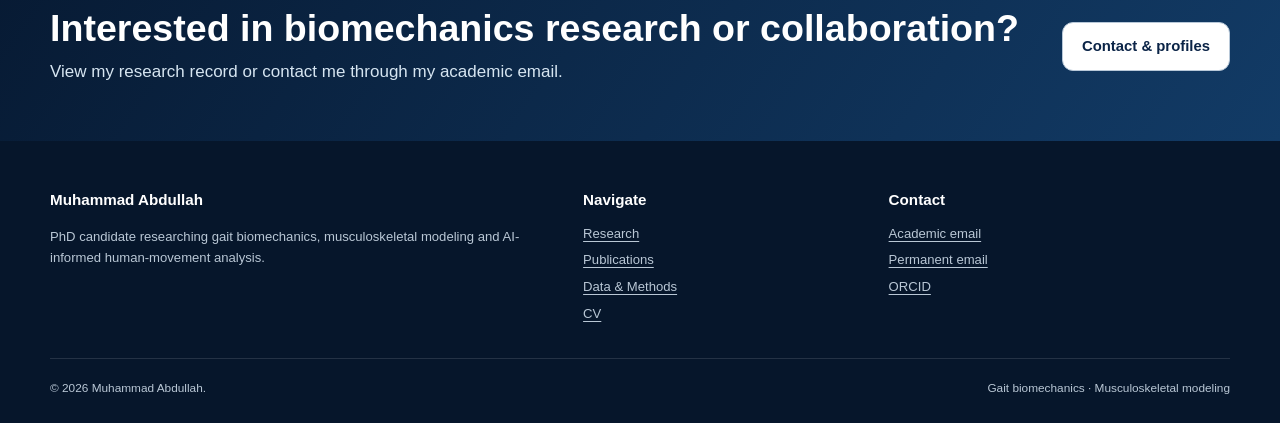
==== commit 23b73b56: "Add compact portrait to homepage hero" ====
--- a/index.html
+++ b/index.html
@@ -7,8 +7,8 @@
   <meta name="description" content="Academic website of Muhammad Abdullah, PhD candidate researching female gait biomechanics, musculoskeletal modeling, statistical shape modeling and AI-informed movement analysis.">
   <link rel="canonical" href="https://muhammadabdullahphd.github.io/">
   <link rel="icon" href="assets/favicon.svg" type="image/svg+xml">
-  <link rel="stylesheet" href="styles.css?v=20260906-3">
-  <script src="script.js?v=20260906-3" defer></script>
+  <link rel="stylesheet" href="styles.css?v=20260906-4">
+  <script src="script.js?v=20260906-4" defer></script>
 </head>
 <body>
   <a class="skip-link" href="#main-content">Skip to main content</a>
@@ -62,21 +62,9 @@
             </div>
           </div>
         </div>
-        <aside class="hero-focus-card" aria-label="Current doctoral research">
-          <p class="hero-focus-kicker">Current doctoral research</p>
-          <h2>Gait Biomechanics in the Female Population</h2>
-          <p class="hero-focus-subtitle">An AI-Informed Musculoskeletal Modeling Approach</p>
-          <div class="hero-focus-tags" aria-label="Doctoral research themes">
-            <span>Female biomechanics</span>
-            <span>Musculoskeletal modeling</span>
-            <span>Statistical shape models</span>
-            <span>AI-informed analysis</span>
-          </div>
-          <div class="hero-focus-meta">
-            <span>Expected completion</span>
-            <strong>May 2027</strong>
-          </div>
-        </aside>
+        <div class="hero-profile-image">
+          <img class="hero-profile-photo" src="assets/headshot.jpg" alt="Professional portrait of Muhammad Abdullah" width="1589" height="2048" fetchpriority="high" decoding="async">
+        </div>
       </div>
     </section>
 
--- a/styles.css
+++ b/styles.css
@@ -361,91 +361,30 @@
   border-color: rgba(255, 255, 255, 0.7);
 }
 
-.hero-focus-card {
+.hero-profile-image {
   position: relative;
+  height: clamp(430px, 36vw, 520px);
   overflow: hidden;
-  padding: clamp(30px, 4vw, 46px);
-  color: #dce8f2;
-  background: linear-gradient(145deg, rgba(255, 255, 255, 0.12), rgba(255, 255, 255, 0.055));
-  border: 1px solid rgba(255, 255, 255, 0.2);
+  background: #dce8f2;
+  border: 1px solid rgba(255, 255, 255, 0.28);
   border-radius: 28px;
   box-shadow: 0 22px 55px rgba(0, 0, 0, 0.2);
-  backdrop-filter: blur(12px);
-}
-
-.hero-focus-card::before {
+}
+
+.hero-profile-image::after {
   content: "";
   position: absolute;
-  width: 170px;
-  height: 170px;
-  right: -85px;
-  top: -85px;
-  border: 34px solid rgba(124, 224, 217, 0.09);
-  border-radius: 50%;
-}
-
-.hero-focus-kicker {
-  position: relative;
-  margin: 0 0 18px;
-  color: #7ce0d9;
-  font-size: 0.72rem;
-  font-weight: 800;
-  letter-spacing: 0.13em;
-  text-transform: uppercase;
-}
-
-.hero-focus-card h2 {
-  position: relative;
-  margin: 0;
-  color: var(--white);
-  font-size: clamp(1.75rem, 3vw, 2.45rem);
-  line-height: 1.12;
-  letter-spacing: -0.035em;
-}
-
-.hero-focus-subtitle {
-  position: relative;
-  margin: 17px 0 26px;
-  color: #c5d6e4;
-  font-size: 1rem;
-}
-
-.hero-focus-tags {
-  position: relative;
-  display: flex;
-  flex-wrap: wrap;
-  gap: 9px;
-}
-
-.hero-focus-tags span {
-  padding: 7px 10px;
-  color: #eaf5fa;
-  background: rgba(255, 255, 255, 0.08);
-  border: 1px solid rgba(255, 255, 255, 0.15);
-  border-radius: 999px;
-  font-size: 0.7rem;
-  font-weight: 680;
-}
-
-.hero-focus-meta {
-  position: relative;
-  margin-top: 30px;
-  padding-top: 22px;
-  display: flex;
-  align-items: flex-end;
-  justify-content: space-between;
-  gap: 20px;
-  border-top: 1px solid rgba(255, 255, 255, 0.17);
-}
-
-.hero-focus-meta span {
-  color: #aec0d1;
-  font-size: 0.73rem;
-}
-
-.hero-focus-meta strong {
-  color: var(--white);
-  font-size: 1.05rem;
+  inset: 0;
+  background: linear-gradient(180deg, transparent 72%, rgba(7, 26, 51, 0.16));
+  pointer-events: none;
+}
+
+.hero-profile-photo {
+  width: 100%;
+  height: 100%;
+  max-width: none;
+  object-fit: cover;
+  object-position: 50% 18%;
 }
 
 .quick-links {
@@ -1196,8 +1135,10 @@
     grid-template-columns: 1fr;
   }
 
-  .hero-focus-card {
-    width: 100%;
+  .hero-profile-image {
+    width: min(100%, 480px);
+    height: 500px;
+    justify-self: start;
   }
 
   .content-aside {
@@ -1239,8 +1180,8 @@
     gap: 14px;
   }
 
-  .hero-focus-card {
-    padding: 28px 24px;
+  .hero-profile-image {
+    height: 430px;
   }
 
   .section {
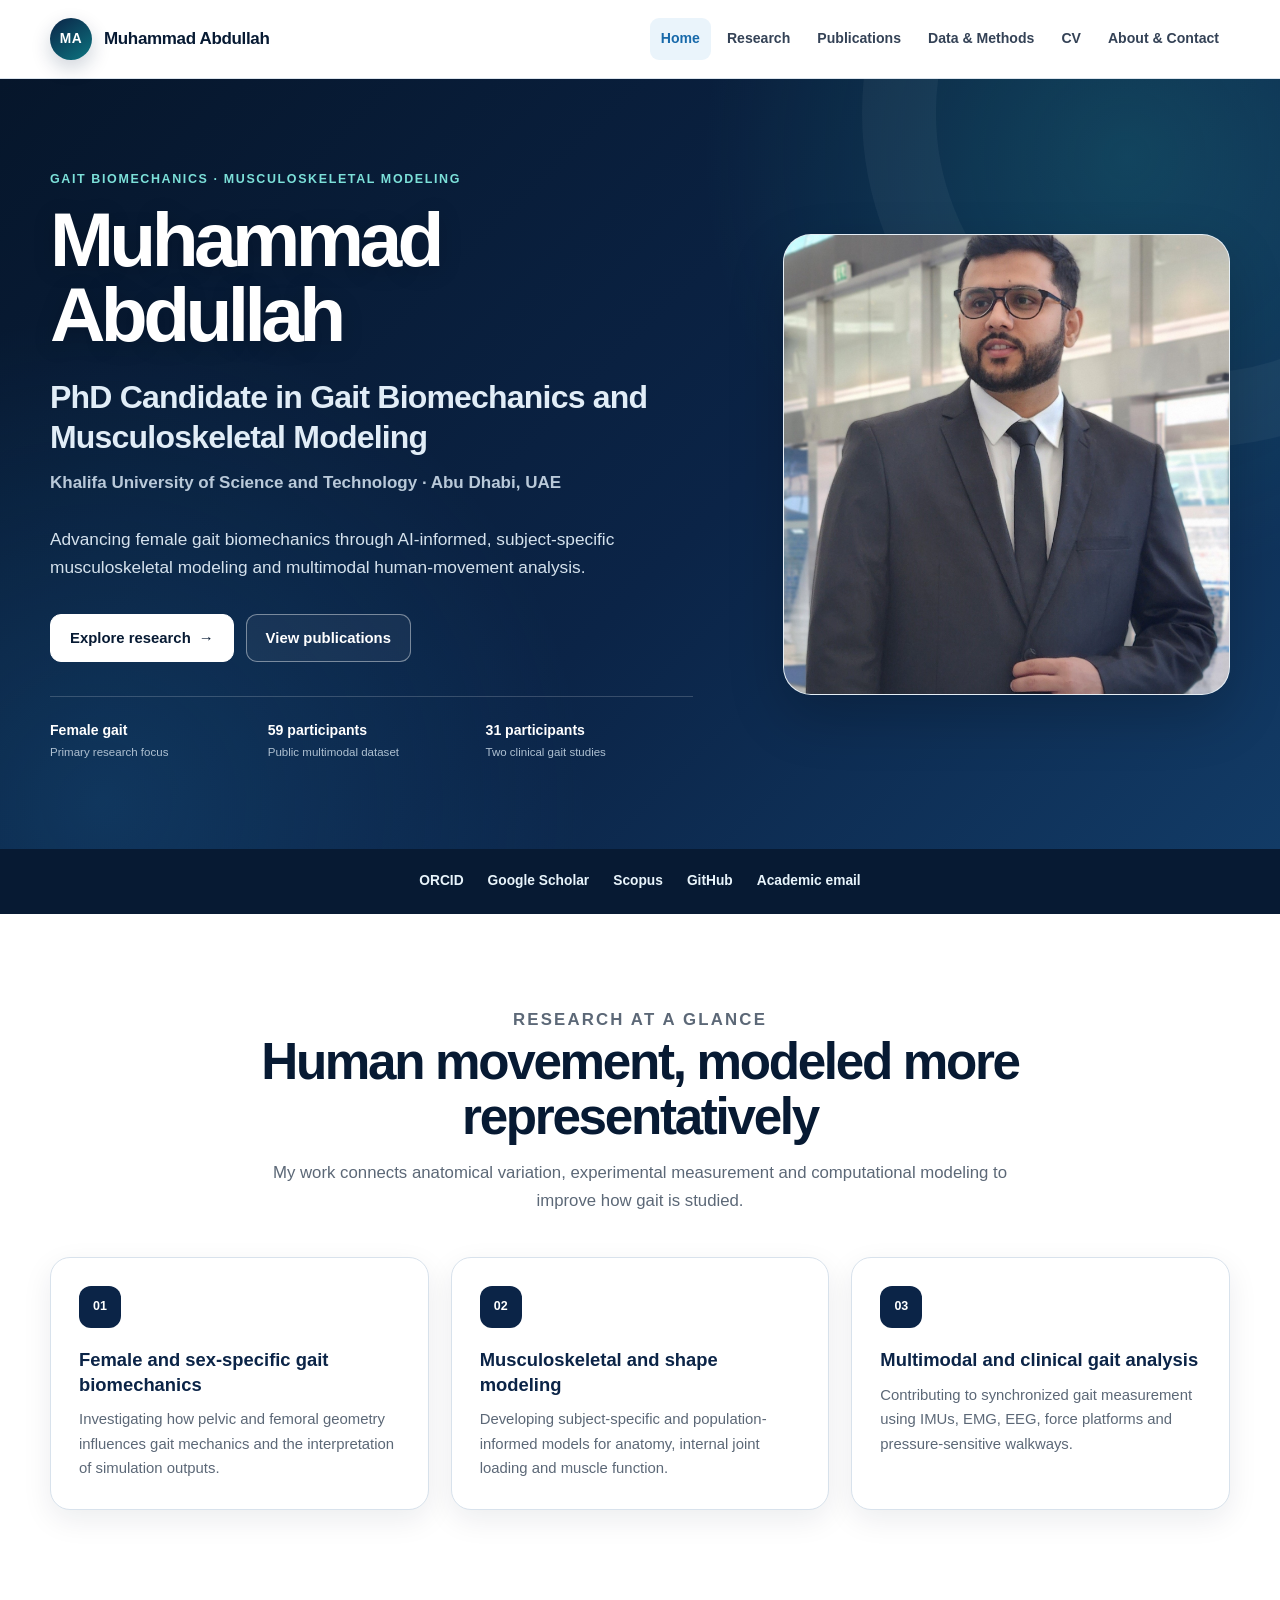
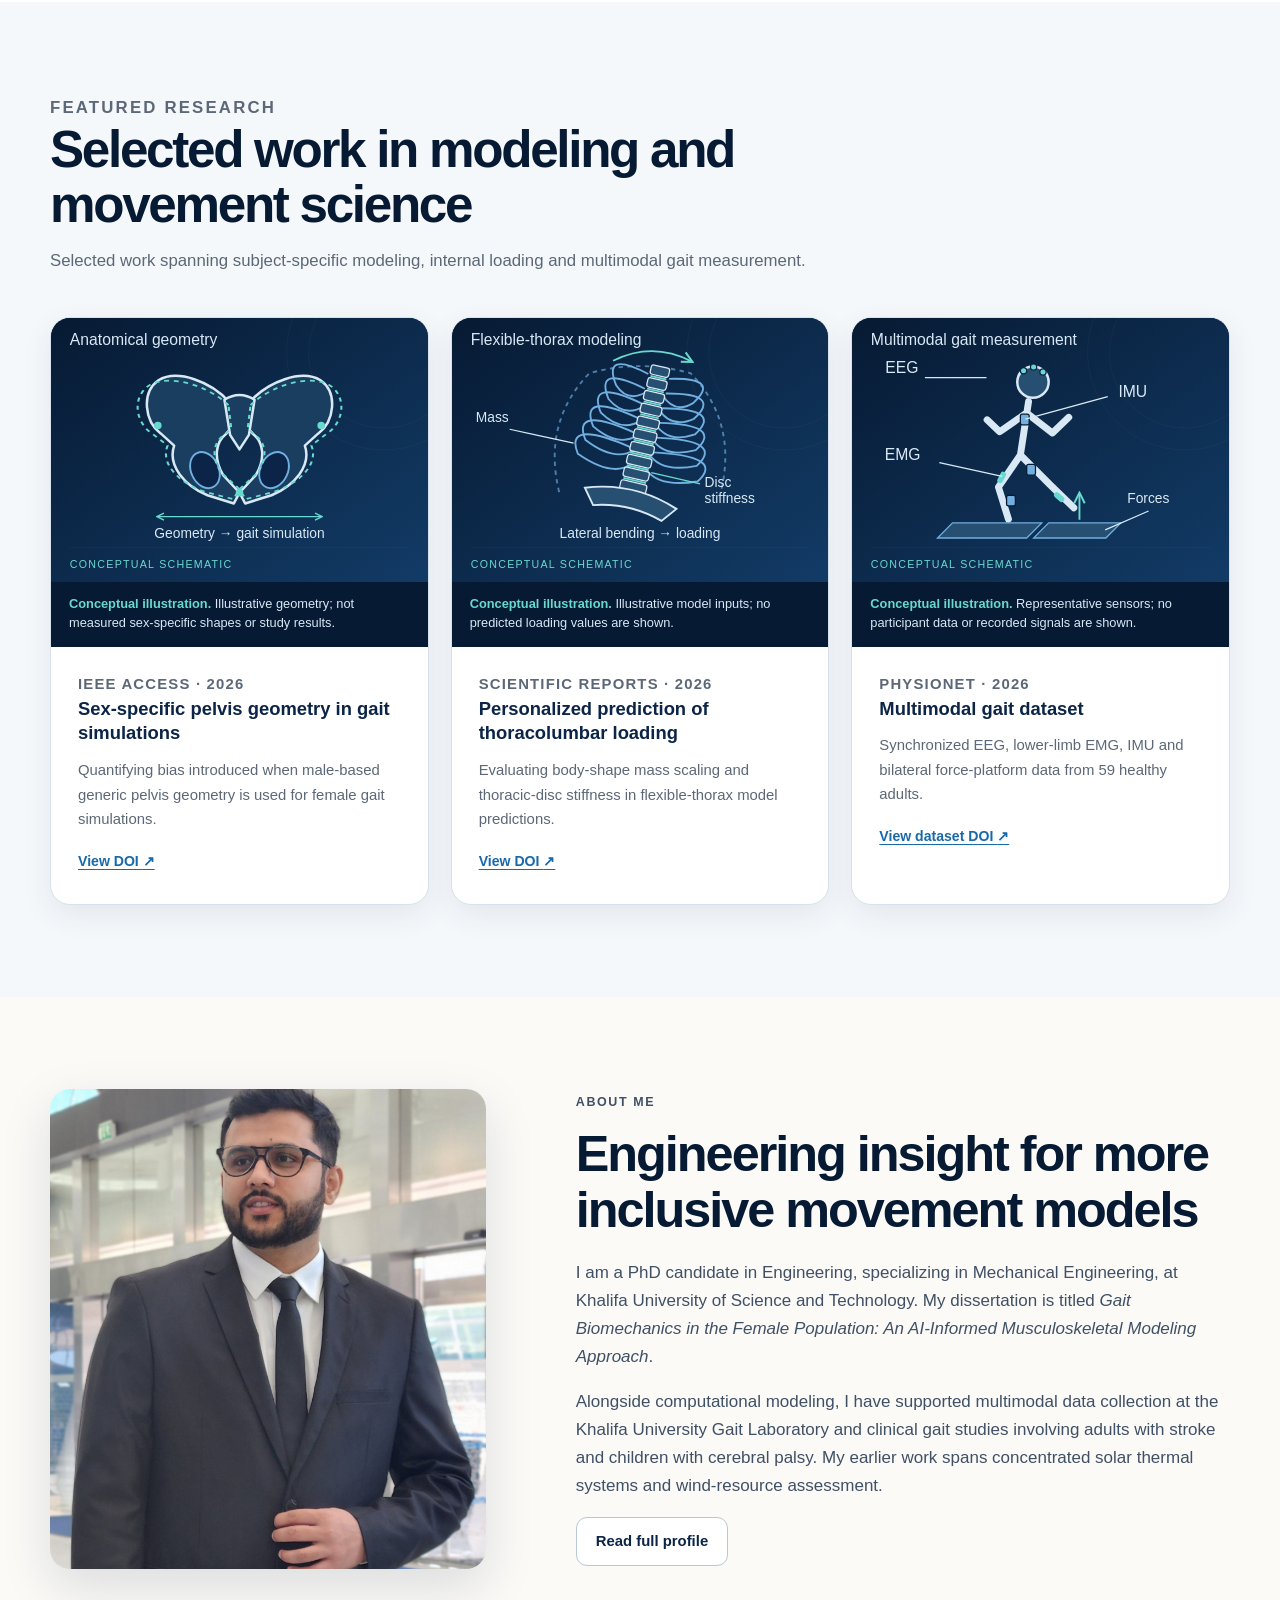
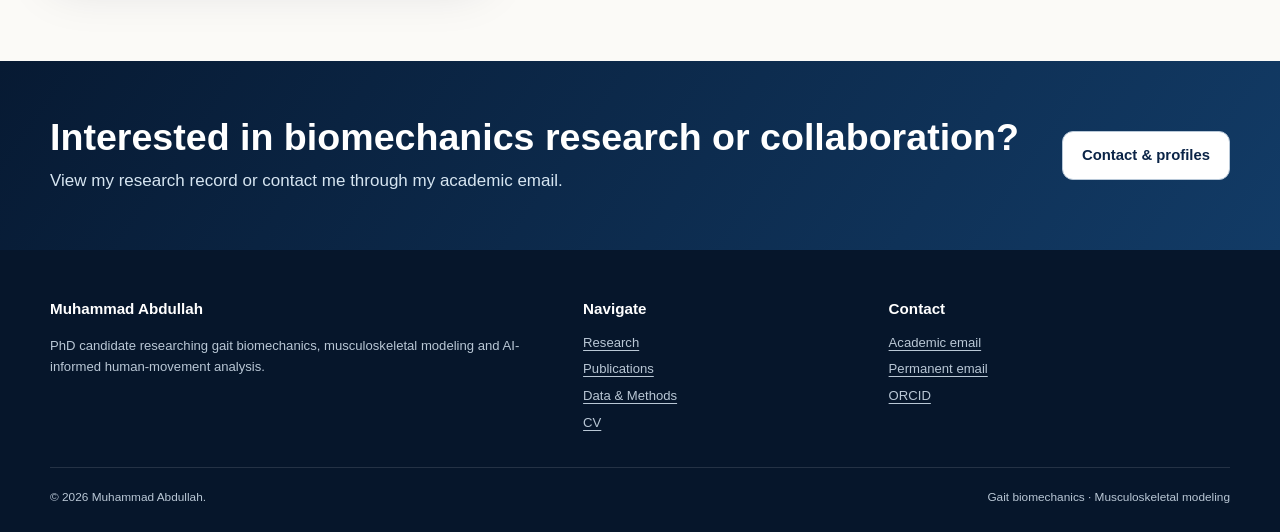
==== commit b8218b1d: "Replace research placeholders with original conceptual SVG schematics" ====
--- a/index.html
+++ b/index.html
@@ -7,7 +7,7 @@
   <meta name="description" content="Academic website of Muhammad Abdullah, PhD candidate researching female gait biomechanics, musculoskeletal modeling, statistical shape modeling and AI-informed movement analysis.">
   <link rel="canonical" href="https://muhammadabdullahphd.github.io/">
   <link rel="icon" href="assets/favicon.svg" type="image/svg+xml">
-  <link rel="stylesheet" href="styles.css?v=20260906-4">
+  <link rel="stylesheet" href="styles.css?v=20261022-1">
   <script src="script.js?v=20260906-4" defer></script>
 </head>
 <body>
@@ -114,9 +114,10 @@
         </div>
         <div class="grid-3">
           <article class="card feature-card">
-            <div class="research-placeholder" role="img" aria-label="Placeholder for a future sex-specific pelvis-model visualization">
-              <span class="placeholder-label">Research visualization coming soon · pelvis modeling</span>
-            </div>
+            <figure class="research-figure">
+                <img src="assets/research/pelvis-geometry.svg" alt="Anterior pelvis with illustrative geometry outlines and landmarks, linking anatomical variation to gait simulation." width="600" height="420" loading="lazy" decoding="async">
+                <figcaption><strong>Conceptual illustration.</strong> Illustrative geometry; not measured sex-specific shapes or study results.</figcaption>
+              </figure>
             <div class="feature-content">
               <p class="meta">IEEE Access · 2026</p>
               <h3>Sex-specific pelvis geometry in gait simulations</h3>
@@ -125,9 +126,10 @@
             </div>
           </article>
           <article class="card feature-card">
-            <div class="research-placeholder" role="img" aria-label="Placeholder for a future thoracolumbar musculoskeletal-model visualization">
-              <span class="placeholder-label">Research visualization coming soon · thorax modeling</span>
-            </div>
+            <figure class="research-figure">
+                <img src="assets/research/flexible-thorax.svg" alt="Rib cage and vertebral column in lateral bending, with mass and disc stiffness identified as model inputs." width="600" height="420" loading="lazy" decoding="async">
+                <figcaption><strong>Conceptual illustration.</strong> Illustrative model inputs; no predicted loading values are shown.</figcaption>
+              </figure>
             <div class="feature-content">
               <p class="meta">Scientific Reports · 2026</p>
               <h3>Personalized prediction of thoracolumbar loading</h3>
@@ -136,9 +138,10 @@
             </div>
           </article>
           <article class="card feature-card">
-            <div class="research-placeholder" role="img" aria-label="Placeholder for a future multimodal gait-laboratory visualization">
-              <span class="placeholder-label">Research visualization coming soon · multimodal gait</span>
-            </div>
+            <figure class="research-figure">
+                <img src="assets/research/multimodal-gait.svg" alt="Walking figure with representative EEG, EMG and IMU sensors above a split-belt force treadmill." width="600" height="420" loading="lazy" decoding="async">
+                <figcaption><strong>Conceptual illustration.</strong> Representative sensors; no participant data or recorded signals are shown.</figcaption>
+              </figure>
             <div class="feature-content">
               <p class="meta">PhysioNet · 2026</p>
               <h3>Multimodal gait dataset</h3>
--- a/styles.css
+++ b/styles.css
@@ -508,53 +508,29 @@
   padding: 25px 27px 29px;
 }
 
-.research-placeholder {
-  position: relative;
-  min-height: 220px;
+.research-figure {
+  margin: 0;
+  min-width: 0;
   overflow: hidden;
-  display: flex;
-  align-items: flex-end;
-  padding: 24px;
-  color: var(--white);
-  background:
-    radial-gradient(circle at 24% 30%, rgba(95, 230, 215, 0.38), transparent 18%),
-    radial-gradient(circle at 76% 64%, rgba(88, 151, 213, 0.32), transparent 22%),
-    linear-gradient(135deg, var(--navy-950), var(--navy-800));
-}
-
-.research-placeholder::before,
-.research-placeholder::after {
-  content: "";
-  position: absolute;
-  border: 1px solid rgba(255, 255, 255, 0.18);
-  border-radius: 50%;
-}
-
-.research-placeholder::before {
-  width: 170px;
-  height: 170px;
-  top: -48px;
-  right: -24px;
-  box-shadow: 0 0 0 28px rgba(255, 255, 255, 0.025), 0 0 0 58px rgba(255, 255, 255, 0.018);
-}
-
-.research-placeholder::after {
-  width: 92px;
-  height: 92px;
-  left: 34px;
-  bottom: 42px;
-  transform: rotate(24deg);
-  border-radius: 32% 68% 48% 52%;
-}
-
-.placeholder-label {
-  position: relative;
-  z-index: 1;
-  max-width: 250px;
-  font-size: 0.75rem;
-  font-weight: 780;
-  letter-spacing: 0.08em;
-  text-transform: uppercase;
+  background: var(--navy-950);
+}
+
+.research-figure img {
+  display: block;
+  width: 100%;
+  height: auto;
+  aspect-ratio: 10 / 7;
+}
+
+.research-figure figcaption {
+  padding: 12px 18px 15px;
+  color: #d8e8f5;
+  font-size: 0.8rem;
+  line-height: 1.5;
+}
+
+.research-figure figcaption strong {
+  color: #68d9cf;
 }
 
 .meta {
@@ -712,8 +688,8 @@
   box-shadow: var(--shadow-sm);
 }
 
-.project-panel .research-placeholder {
-  min-height: 205px;
+.project-panel .research-figure {
+  align-self: start;
   border-radius: 14px;
 }
 
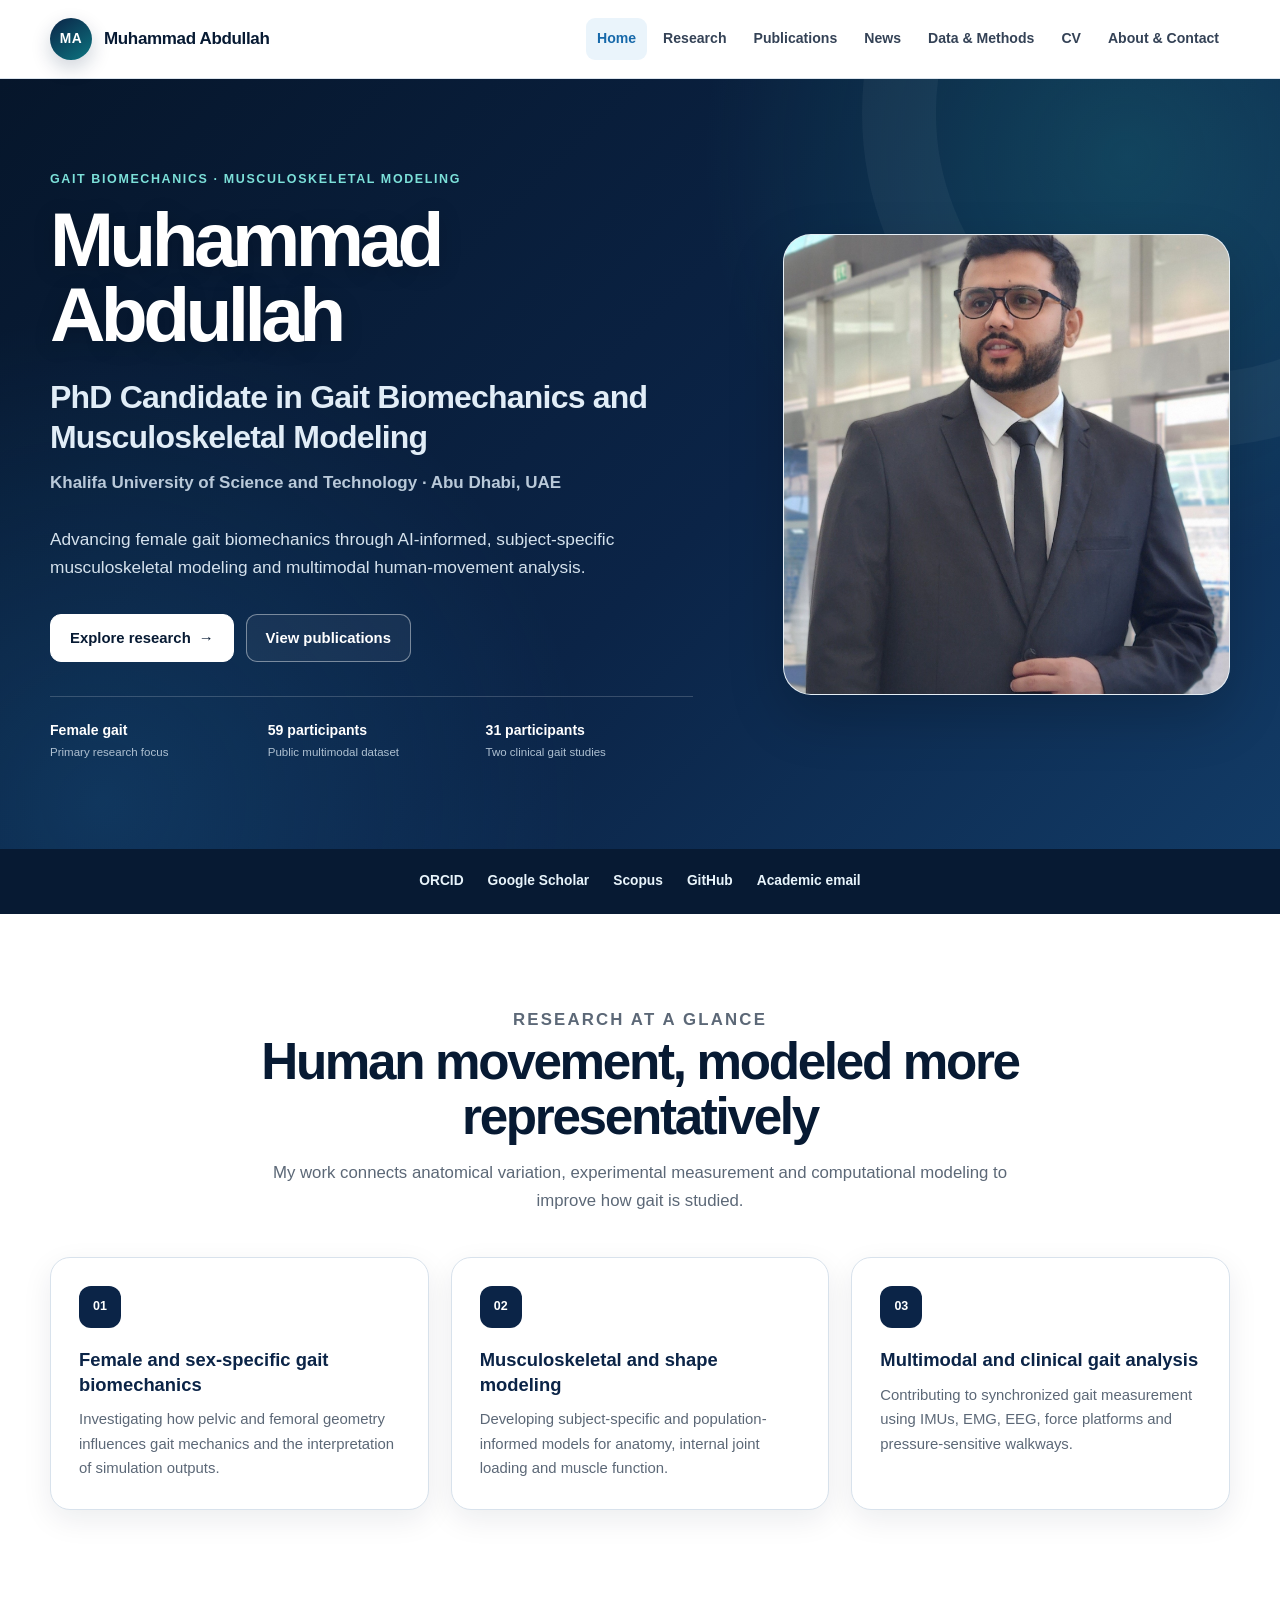
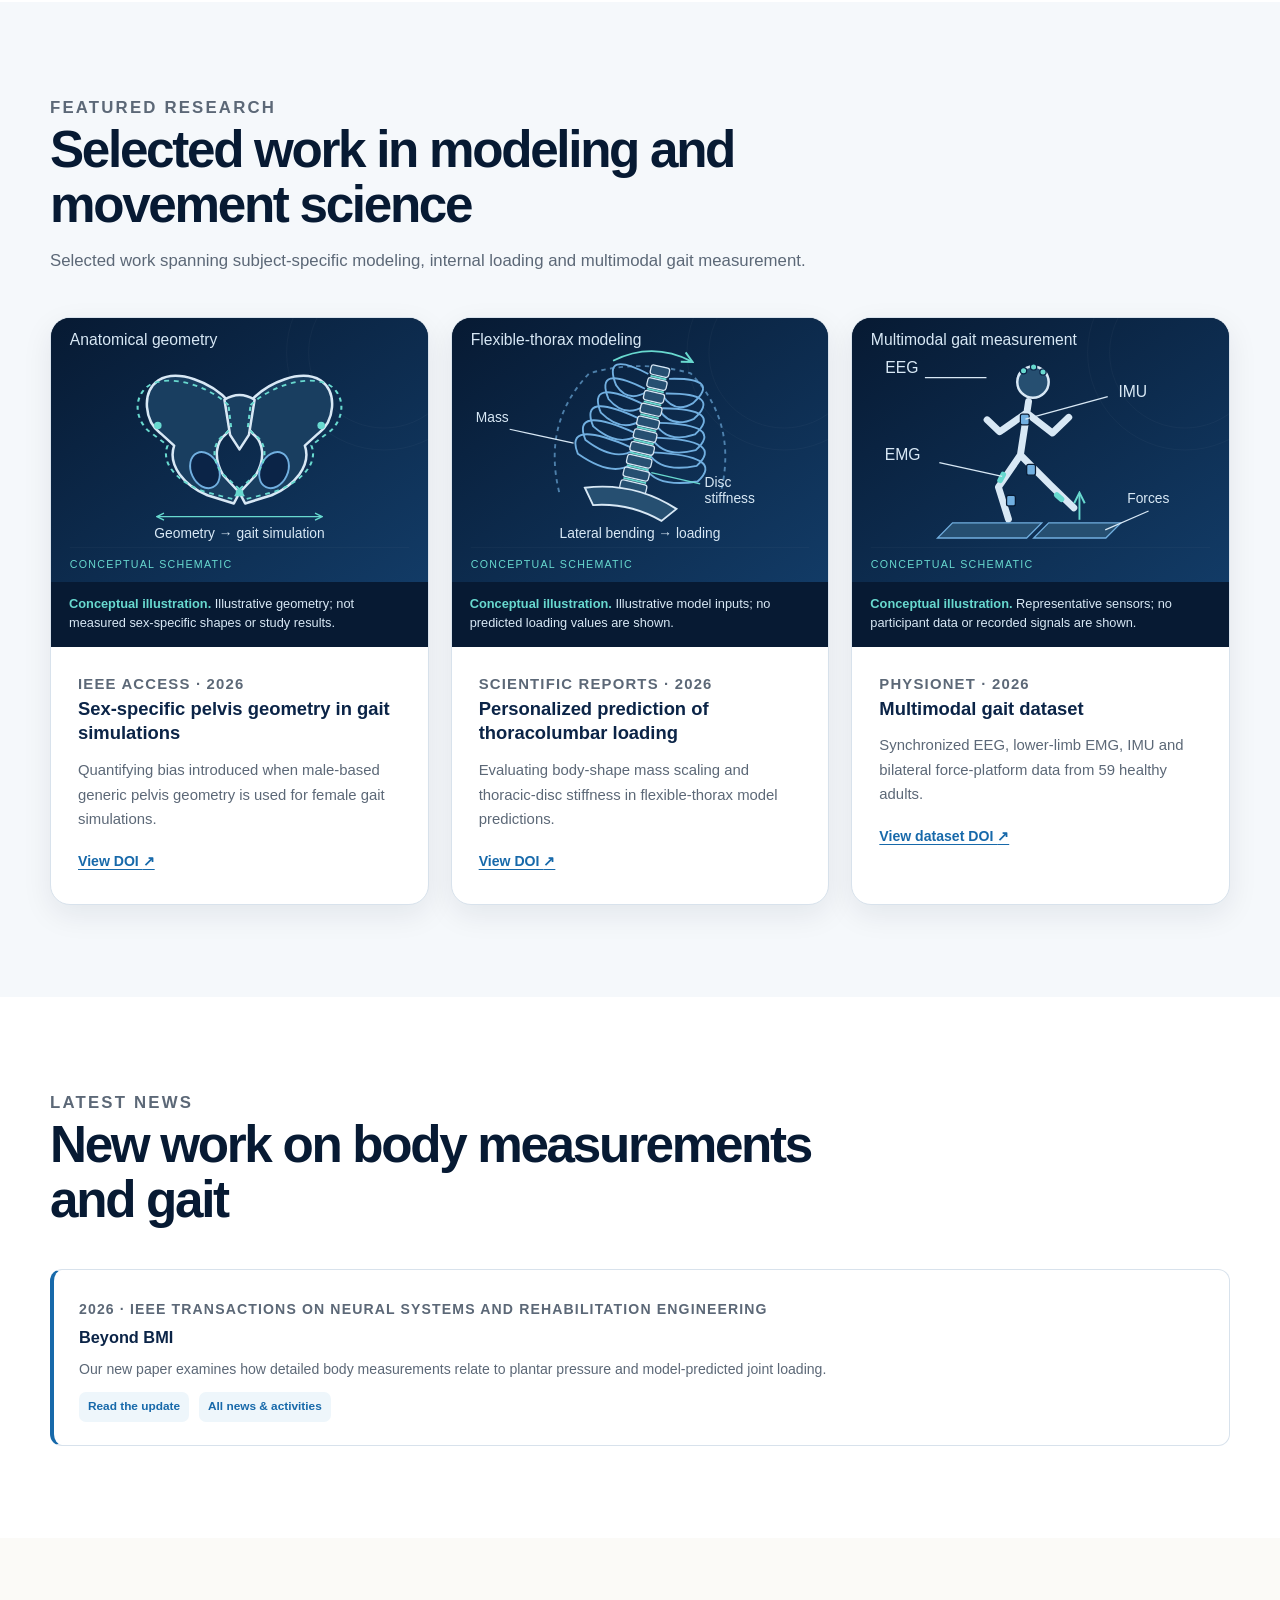
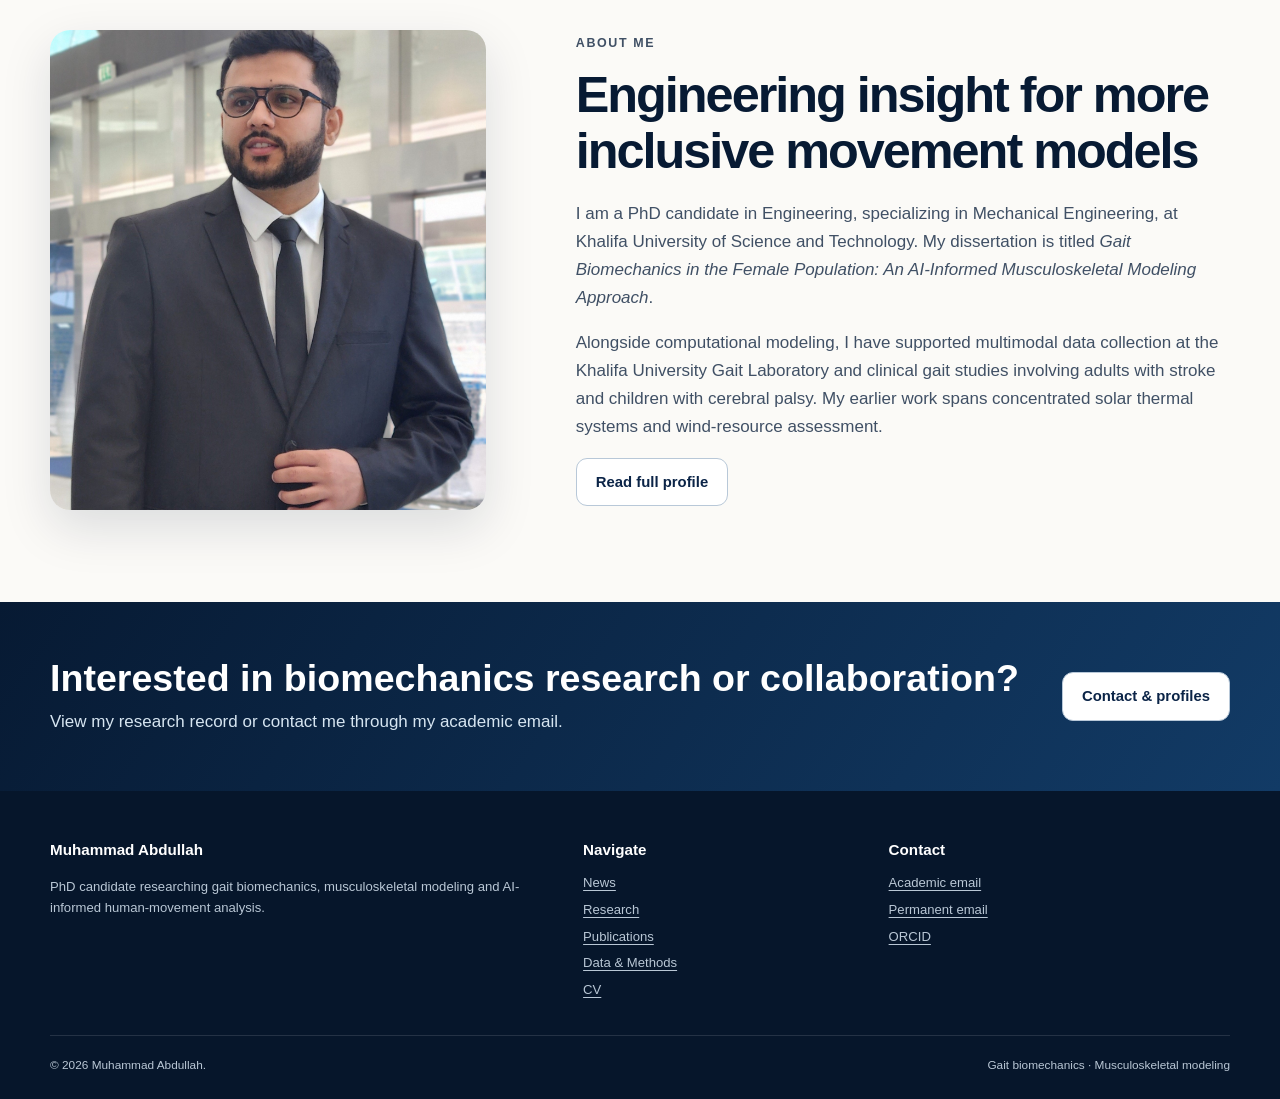
==== commit 43e95a02: "Add research news page and homepage latest update" ====
--- a/index.html
+++ b/index.html
@@ -26,6 +26,7 @@
           <li><a href="index.html" aria-current="page">Home</a></li>
           <li><a href="research.html">Research</a></li>
           <li><a href="publications.html">Publications</a></li>
+          <li><a href="news.html">News</a></li>
           <li><a href="data-methods.html">Data &amp; Methods</a></li>
           <li><a href="cv.html">CV</a></li>
           <li><a href="about.html">About &amp; Contact</a></li>
@@ -153,6 +154,18 @@
       </div>
     </section>
 
+    <section class="section" aria-labelledby="latest-news-heading">
+      <div class="container">
+        <div class="section-heading"><p class="eyebrow">Latest news</p><h2 id="latest-news-heading">New work on body measurements and gait</h2></div>
+        <article class="publication-item">
+          <p class="meta">2026 · IEEE Transactions on Neural Systems and Rehabilitation Engineering</p>
+          <h3>Beyond BMI</h3>
+          <p>Our new paper examines how detailed body measurements relate to plantar pressure and model-predicted joint loading.</p>
+          <div class="pub-actions"><a href="news.html#beyond-bmi">Read the update</a><a href="news.html">All news &amp; activities</a></div>
+        </article>
+      </div>
+    </section>
+
     <section class="section warm">
       <div class="container about-band">
         <img src="assets/headshot.jpg" alt="Muhammad Abdullah at Khalifa University" width="1589" height="2048" loading="lazy">
@@ -187,7 +200,7 @@
         <div>
           <h3>Navigate</h3>
           <div class="footer-links">
-            <a href="research.html">Research</a>
+            <a href="news.html">News</a><a href="research.html">Research</a>
             <a href="publications.html">Publications</a>
             <a href="data-methods.html">Data &amp; Methods</a>
             <a href="cv.html">CV</a>
